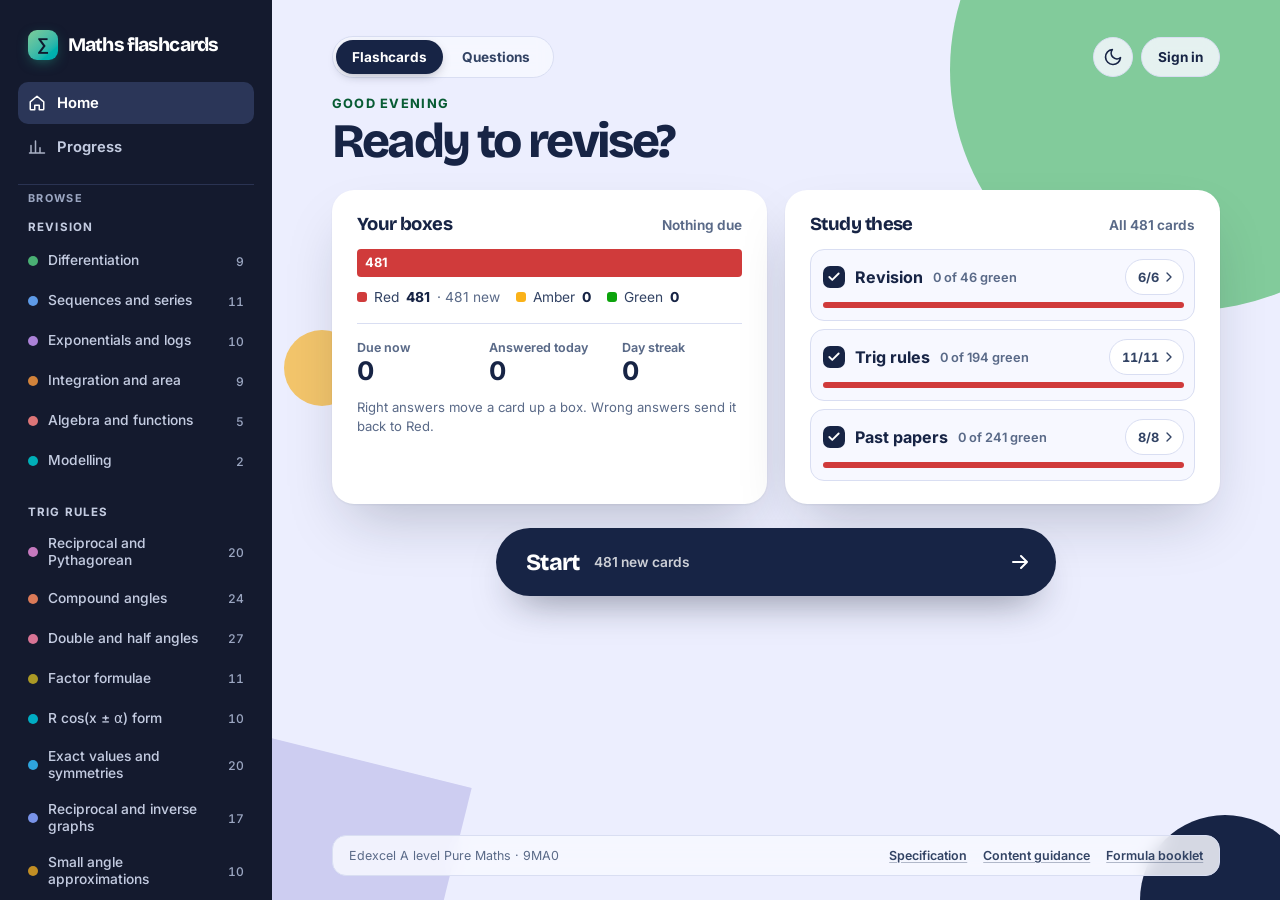
==== index.html @ 024c2be6 "Merge main's question marking into the paper-style question work Main and this branch built the same" ====
<!doctype html>
<html lang="en-GB">
<head>
  <meta charset="utf-8">
  <meta name="viewport" content="width=device-width, initial-scale=1, interactive-widget=resizes-content">
  <meta name="description" content="Flashcards and typed or spoken practice for Edexcel A level Pure Maths, with worked solutions and red, amber and green progress boxes.">
  <meta name="color-scheme" content="light dark">
  <meta name="theme-color" content="#141a2e">
  <title>Maths flashcards · Edexcel A level</title>
  <script>
    try {
      const theme = localStorage.getItem("maths-flashcards.theme");
      if (theme === "light" || theme === "dark") document.documentElement.dataset.theme = theme;
    } catch {}
  </script>
  <link rel="stylesheet" href="./assets/katex/katex.min.css">
  <link rel="stylesheet" href="./styles.css?v=18">
  <script defer src="./assets/katex/katex.min.js"></script>
  <script defer src="./assets/supabase/supabase-2.119.1.js"></script>
  <script type="module" src="./app.js?v=18"></script>
</head>
<body>
  <header class="mobile-header">
    <span class="brand-mark" aria-hidden="true">∑</span>
    <button class="menu-button" id="open-topics" type="button" aria-haspopup="dialog" aria-controls="topics-dialog" aria-expanded="false" aria-label="Open the menu">
      <span class="menu-dot" aria-hidden="true"></span>
      <span class="menu-label" id="menu-label">Home</span>
      <svg viewBox="0 0 24 24" aria-hidden="true"><path d="m6 9 6 6 6-6"/></svg>
    </button>
    <div class="mobile-actions" id="mobile-actions"></div>
  </header>

  <div class="app">
    <aside class="sidebar" id="sidebar" aria-label="Menu">
      <p class="brand"><span class="brand-mark" aria-hidden="true">∑</span>Maths flashcards</p>
      <div class="library" id="library">
        <nav class="view-nav" aria-label="Pages">
          <button class="view-link" data-view="home" type="button">
            <svg viewBox="0 0 24 24" aria-hidden="true"><path d="M3 10.5 12 3l9 7.5V20a1 1 0 0 1-1 1h-5v-6h-6v6H4a1 1 0 0 1-1-1z"/></svg>Home
          </button>
          <button class="view-link" data-view="progress" type="button">
            <svg viewBox="0 0 24 24" aria-hidden="true"><path d="M4 20V10M10 20V4M16 20v-7M22 20H2"/></svg>Progress
          </button>
        </nav>
        <p class="nav-heading">Browse</p>
        <nav class="topic-nav" aria-label="Browse cards by topic">
          <div class="topic-group" data-collection="revision">
            <button class="group-button" data-deck="revision" type="button" aria-pressed="false" aria-label="All revision topics">Revision</button>
            <div class="topic-list" id="revision-topics"></div>
          </div>
          <div class="topic-group" data-collection="trigonometry">
            <button class="group-button" data-deck="trigonometry" type="button" aria-pressed="false" aria-label="All trig rules">Trig rules</button>
            <div class="topic-list" id="trigonometry-topics"></div>
          </div>
          <div class="topic-group" data-collection="papers">
            <button class="group-button" data-deck="papers" type="button" aria-pressed="false" aria-label="All past paper questions">Past papers</button>
            <div class="topic-list" id="papers-topics"></div>
          </div>
        </nav>
        <button class="progress-summary" id="rail-summary" type="button" data-view="progress" aria-label="Your boxes. Open your progress">
          <span class="rail-boxes" id="rail-boxes"></span>
          <span class="rail-legend" id="rail-legend"></span>
        </button>
      </div>
    </aside>

    <main class="study">
      <div class="shapes" aria-hidden="true">
        <div class="shape shape-green"></div>
        <div class="shape shape-lilac"></div>
        <div class="shape shape-gold"></div>
        <div class="shape shape-navy"></div>
      </div>

      <div class="study-layout">
        <div class="study-topline">
          <button class="icon-button exit-study" id="exit-study" type="button" aria-label="Back to home" title="Back to home" hidden>
            <svg viewBox="0 0 24 24" aria-hidden="true"><path d="M18 6 6 18M6 6l12 12"/></svg>
          </button>
          <nav class="study-modes segmented" id="study-modes" aria-label="Study mode">
            <span class="segmented-indicator" aria-hidden="true"></span>
            <button class="mode-button" id="flashcard-mode" type="button" aria-pressed="true">Flashcards</button>
            <button class="mode-button" id="question-mode" type="button" aria-pressed="false">Questions</button>
          </nav>
          <p class="session-chip" id="session-chip" hidden></p>
          <div class="topline-actions" id="topline-actions">
            <button class="icon-button theme-toggle" id="theme-toggle" type="button" aria-label="Switch to dark mode">
              <svg class="icon-moon" viewBox="0 0 24 24" aria-hidden="true"><path d="M21 12.8A9 9 0 1 1 11.2 3a7 7 0 0 0 9.8 9.8z"/></svg>
              <svg class="icon-sun" viewBox="0 0 24 24" aria-hidden="true"><circle cx="12" cy="12" r="4"/><path d="M12 2v2M12 20v2M4.93 4.93l1.41 1.41M17.66 17.66l1.41 1.41M2 12h2M20 12h2M6.34 17.66l-1.41 1.41M19.07 4.93l-1.41 1.41"/></svg>
            </button>
            <button class="account-button" id="account-button" type="button" aria-haspopup="dialog" aria-controls="account-dialog">
              <span class="avatar" id="account-avatar" aria-hidden="true" hidden></span>
              <span id="account-label">Sign in</span>
            </button>
          </div>
        </div>

        <div id="loading" class="notice loading" role="status">
          <span class="skeleton skeleton-label"></span>
          <span class="skeleton skeleton-line"></span>
          <span class="skeleton skeleton-line short"></span>
          <span class="visually-hidden">Loading flashcards…</span>
        </div>

        <section class="home-view" id="home-view" aria-labelledby="home-title" hidden>
          <header class="page-header">
            <p class="position" id="home-greeting">Revision</p>
            <h1 id="home-title">Ready to revise?</h1>
          </header>

          <div class="home-grid">
            <section class="home-card boxes-card" aria-labelledby="boxes-title">
              <div class="home-card-head">
                <h2 id="boxes-title">Your boxes</h2>
                <p class="due-note" id="home-due"></p>
              </div>
              <div id="home-boxes"></div>
              <p class="box-explainer">Right answers move a card up a box. Wrong answers send it back to Red.</p>
            </section>

            <section class="home-card groups-card" aria-labelledby="groups-title">
              <div class="home-card-head">
                <h2 id="groups-title">Study these</h2>
                <p class="due-note" id="home-selected"></p>
              </div>
              <ul class="group-picker" id="group-picker"></ul>
            </section>
          </div>

          <div class="start-row">
            <button class="start-button" id="start-session" type="button">
              <span class="start-label">Start</span>
              <span class="start-detail" id="start-detail"></span>
              <svg viewBox="0 0 24 24" aria-hidden="true"><path d="M5 12h14M13 6l6 6-6 6"/></svg>
            </button>
            <p class="last-session" id="last-session" role="status"></p>
          </div>
        </section>

        <section class="progress-view" id="progress-view" aria-labelledby="progress-title" hidden>
          <header class="page-header">
            <p class="position">Progress</p>
            <h1 id="progress-title">How you’re doing</h1>
          </header>
          <div class="dashboard" id="dashboard"></div>
        </section>

        <div class="deck-view" id="deck-view" hidden>
          <header class="study-header">
            <p class="position" id="collection-label">Revision</p>
            <h1 id="deck-title">Differentiation</h1>
          </header>

          <div id="empty" class="notice" hidden>
            <span class="notice-icon" aria-hidden="true">
              <svg viewBox="0 0 24 24"><path d="M20 6 9 17l-5-5"/></svg>
            </span>
            <p id="empty-message"></p>
            <div class="notice-actions">
              <button class="pill pill-primary notice-button" id="return-to-deck" type="button">Study all cards</button>
              <button class="quiet-button notice-button" id="empty-home" type="button" hidden>Back to home</button>
            </div>
          </div>

          <section id="practice" aria-label="Flashcard practice" hidden>
            <p class="box-move" id="box-move" aria-hidden="true"></p>
            <div class="flashcard" id="flashcard" role="button" tabindex="0" aria-pressed="false">
              <span class="swipe-stamp swipe-known" aria-hidden="true">Got it<small id="stamp-known-box"></small></span>
              <span class="swipe-stamp swipe-review" aria-hidden="true">Not yet<small id="stamp-review-box"></small></span>
              <span class="card-top">
                <span class="card-face-label" id="card-face-label">Question</span>
                <span class="box-chip" id="box-chip"><span class="box-dot" aria-hidden="true"></span><span id="box-chip-label">Red</span></span>
              </span>
              <span class="card-content" id="card-content"></span>
              <span class="card-bottom">
                <span class="flip-hint" id="flip-hint"><span class="hint-touch">Tap to flip · swipe to rate</span><span class="hint-keys">Click to flip <kbd>Space</kbd></span></span>
                <span class="reference-label" id="reference-label" hidden></span>
                <span class="pager" id="card-pager" hidden>
                  <button class="pager-prev" type="button" aria-label="Previous part"><svg viewBox="0 0 24 24" aria-hidden="true"><path d="m18 15-6-6-6 6"/></svg></button>
                  <span class="pager-label">1 / 2</span>
                  <button class="pager-next" type="button" aria-label="Next part">More<svg viewBox="0 0 24 24" aria-hidden="true"><path d="m6 9 6 6 6-6"/></svg></button>
                </span>
              </span>
            </div>

            <div class="card-actions" id="flashcard-actions" role="group" aria-label="Flashcard actions">
              <button class="pill pill-review" id="review-card" type="button" aria-keyshortcuts="1">Not yet<kbd aria-hidden="true">1</kbd></button>
              <button class="pill pill-flip" id="flip-card" type="button" aria-pressed="false">Show answer</button>
              <button class="pill pill-known" id="know-card" type="button" aria-keyshortcuts="2">Got it<kbd aria-hidden="true">2</kbd></button>
            </div>

            <div class="question-card" id="question-card" data-face="question" hidden>
              <div class="question-tabs" id="question-tabs" role="group" aria-label="Switch view" hidden>
                <button type="button" data-face="question" id="tab-question" aria-pressed="true">Question</button>
                <button type="button" data-face="answer" id="tab-answer" aria-pressed="false">Your answer</button>
                <button type="button" data-face="result" id="tab-result" aria-pressed="false">Marking</button>
              </div>
              <div class="paper" id="question-prompt" tabindex="-1"></div>
              <div class="answer-panel" id="answer-panel">
                <label class="visually-hidden" for="answer-input">Your answer</label>
                <textarea id="answer-input" rows="5" maxlength="6000" aria-describedby="answer-hint" autocomplete="off" autocapitalize="off" spellcheck="false"></textarea>
                <p class="answer-hint" id="answer-hint"></p>
              </div>
              <div class="result-panel" id="question-result" tabindex="-1"></div>
              <div class="pager question-pager" id="question-pager" hidden>
                <button class="pager-prev" type="button" aria-label="Previous part"><svg viewBox="0 0 24 24" aria-hidden="true"><path d="m18 15-6-6-6 6"/></svg></button>
                <span class="pager-label">1 / 2</span>
                <button class="pager-next" type="button" aria-label="Next part">More<svg viewBox="0 0 24 24" aria-hidden="true"><path d="m6 9 6 6 6-6"/></svg></button>
              </div>
              <div class="answer-bar" id="answer-bar">
                <p class="answer-status" id="question-feedback" role="status" tabindex="-1"></p>
                <div class="answer-actions">
                  <button class="speak-button" id="speak-answer" type="button">
                    <span class="speak-icon" aria-hidden="true"><svg viewBox="0 0 24 24"><rect x="9" y="3" width="6" height="11" rx="3"/><path d="M5 11a7 7 0 0 0 14 0M12 18v3"/></svg></span>
                    <span class="speak-label" id="speak-label">Say your answer</span>
                  </button>
                  <button class="type-button" id="type-answer" type="button" aria-label="Type your answer">
                    <svg viewBox="0 0 24 24" aria-hidden="true"><rect x="2.5" y="6" width="19" height="12" rx="2.5"/><path d="M6.5 10h.01M10 10h.01M13.5 10h.01M17 10h.01M8 14h8"/></svg>
                    <span class="type-label">Type</span>
                  </button>
                  <button class="pill pill-primary mark-button" id="mark-answer" type="button">Mark my answer</button>
                </div>
                <div class="self-mark" id="self-mark" hidden>
                  <button class="pill pill-review" id="self-wrong" type="button">Not quite</button>
                  <button class="pill pill-known" id="self-right" type="button">I got it right</button>
                </div>
                <div class="answer-secondary" id="answer-secondary">
                  <button class="quiet-button" id="sign-in-to-mark" type="button" aria-label="Sign in for AI marking" aria-haspopup="dialog" aria-controls="account-dialog">Sign in for AI</button>
                  <button class="quiet-button" id="reveal-question" type="button">Show answer</button>
                </div>
              </div>
            </div>

            <div class="card-navigation" role="group" aria-label="Practice navigation">
              <button class="nav-button" id="previous" type="button" aria-label="Previous card">
                <svg viewBox="0 0 24 24" aria-hidden="true"><path d="m15 18-6-6 6-6"/></svg>
              </button>
              <div class="deck-progress" aria-hidden="true">
                <span class="deck-progress-track"><span class="deck-progress-fill" id="deck-progress-fill"></span></span>
                <span class="deck-progress-text" id="position-label"></span>
              </div>
              <button class="nav-button" id="shuffle" type="button" aria-label="Shuffle cards" title="Shuffle">
                <svg viewBox="0 0 24 24" aria-hidden="true"><path d="M16 3h5v5M4 20 21 3M21 16v5h-5M15 15l6 6M4 4l5 5"/></svg>
              </button>
              <button class="nav-button nav-next" id="next" type="button">
                <span id="next-label">Next</span>
                <svg viewBox="0 0 24 24" aria-hidden="true"><path d="m9 18 6-6-6-6"/></svg>
              </button>
            </div>
          </section>
        </div>

        <footer class="sources">
          <span>Edexcel A level Pure Maths · 9MA0</span>
          <div class="source-links">
            <a href="https://qualifications.pearson.com/content/dam/pdf/A%20Level/Mathematics/2017/specification-and-sample-assesment/a-level-l3-mathematics-specification-issue4.pdf">Specification</a>
            <a href="https://qualifications.pearson.com/content/dam/pdf/A%20Level/Mathematics/2017/specification-and-sample-assesment/pearson-edexcel-l3-advanced-gce-mathematics-9ma0-enhanced-content-guidance-issue-2.pdf">Content guidance</a>
            <a href="https://qualifications.pearson.com/content/dam/pdf/A%20Level/Mathematics/2017/specification-and-sample-assesment/pearson-edexcel-a-level-gce-in-mathematics-formulae-book.pdf">Formula booklet</a>
          </div>
        </footer>
        <p class="visually-hidden" id="announcer" role="status"></p>
        <noscript><p class="notice">Enable JavaScript to use the flashcards.</p></noscript>
      </div>
    </main>
  </div>

  <div class="toast" id="toast" role="status" aria-live="polite"></div>

  <dialog class="topics-dialog" id="topics-dialog" aria-labelledby="topics-title">
    <header class="drawer-header">
      <p class="brand" id="topics-title"><span class="brand-mark" aria-hidden="true">∑</span>Maths flashcards</p>
      <button class="icon-button on-dark" id="close-topics" type="button" aria-label="Close menu">
        <svg viewBox="0 0 24 24" aria-hidden="true"><path d="M18 6 6 18M6 6l12 12"/></svg>
      </button>
    </header>
    <div id="mobile-library"></div>
    <footer class="drawer-sources">
      <span>Edexcel A level Pure Maths · 9MA0</span>
      <a href="https://qualifications.pearson.com/content/dam/pdf/A%20Level/Mathematics/2017/specification-and-sample-assesment/a-level-l3-mathematics-specification-issue4.pdf">Specification</a>
      <a href="https://qualifications.pearson.com/content/dam/pdf/A%20Level/Mathematics/2017/specification-and-sample-assesment/pearson-edexcel-l3-advanced-gce-mathematics-9ma0-enhanced-content-guidance-issue-2.pdf">Content guidance</a>
      <a href="https://qualifications.pearson.com/content/dam/pdf/A%20Level/Mathematics/2017/specification-and-sample-assesment/pearson-edexcel-a-level-gce-in-mathematics-formulae-book.pdf">Formula booklet</a>
    </footer>
  </dialog>

  <dialog class="account-dialog picker-dialog" id="topic-picker" aria-labelledby="picker-title">
    <div class="dialog-header">
      <h2 id="picker-title">Topics</h2>
      <button class="icon-button" id="picker-close" type="button" aria-label="Close">
        <svg viewBox="0 0 24 24" aria-hidden="true"><path d="M18 6 6 18M6 6l12 12"/></svg>
      </button>
    </div>
    <p class="dialog-intro" id="picker-intro">Choose which topics come up when you press Start.</p>
    <div class="picker-tools">
      <button class="text-button" id="picker-all" type="button">Select all</button>
      <button class="text-button" id="picker-none" type="button">Clear</button>
    </div>
    <ul class="picker-list" id="picker-list"></ul>
    <button class="pill pill-primary picker-done" id="picker-done" type="button">Done</button>
  </dialog>

  <dialog class="account-dialog" id="account-dialog" aria-labelledby="account-title" aria-describedby="account-intro">
    <div class="dialog-header">
      <h2 id="account-title">Sign in</h2>
      <button class="icon-button" id="account-close" type="button" aria-label="Close">
        <svg viewBox="0 0 24 24" aria-hidden="true"><path d="M18 6 6 18M6 6l12 12"/></svg>
      </button>
    </div>
    <p class="dialog-intro" id="account-intro">Sync your progress across your devices.</p>

    <div class="auth-tabs segmented" id="auth-tabs" data-active="signin">
      <span class="segmented-indicator" aria-hidden="true"></span>
      <button type="button" id="tab-signin" aria-pressed="true">Sign in</button>
      <button type="button" id="tab-signup" aria-pressed="false">Create account</button>
    </div>

    <div class="google-option" id="google-option" hidden>
      <button class="google-button" id="google-sign-in" type="button">
        <svg class="google-logo" viewBox="0 0 48 48" aria-hidden="true"><path fill="#FFC107" d="M43.6 20.5H42V20H24v8h11.3C33.7 32.7 29.2 36 24 36c-6.6 0-12-5.4-12-12s5.4-12 12-12c3.1 0 5.8 1.2 7.9 3.1l5.7-5.7C34 6.1 29.3 4 24 4 13 4 4 13 4 24s9 20 20 20 20-9 20-20c0-1.3-.1-2.4-.4-3.5z"/><path fill="#FF3D00" d="m6.3 14.7 6.6 4.8C14.7 15.1 19 12 24 12c3.1 0 5.8 1.2 7.9 3.1l5.7-5.7C34 6.1 29.3 4 24 4 16.3 4 9.7 8.3 6.3 14.7z"/><path fill="#4CAF50" d="M24 44c5.2 0 9.9-2 13.4-5.2l-6.2-5.2C29.2 35.1 26.7 36 24 36c-5.2 0-9.6-3.3-11.3-7.9l-6.5 5C9.5 39.6 16.2 44 24 44z"/><path fill="#1976D2" d="M43.6 20.5H42V20H24v8h11.3c-.8 2.2-2.2 4.2-4.1 5.6l6.2 5.2C37 39.2 44 34 44 24c0-1.3-.1-2.4-.4-3.5z"/></svg>
        Continue with Google
      </button>
      <p class="auth-divider"><span>or use email</span></p>
    </div>

    <form class="auth-form" id="sign-in-form">
      <div class="field" id="email-field">
        <label for="account-email">Email</label>
        <input id="account-email" name="email" type="email" required autocomplete="email" inputmode="email" autocapitalize="off" spellcheck="false" placeholder="you@example.com">
      </div>
      <div class="field" id="password-field">
        <div class="field-label-row">
          <label for="account-password">Password</label>
          <button class="text-button" id="forgot-password" type="button">Forgot password?</button>
        </div>
        <div class="password-wrap">
          <input id="account-password" name="password" type="password" required autocomplete="current-password">
          <button class="reveal-password" id="reveal-password" type="button" aria-label="Show password" aria-pressed="false">
            <svg class="icon-eye" viewBox="0 0 24 24" aria-hidden="true"><path d="M2 12s3.5-7 10-7 10 7 10 7-3.5 7-10 7S2 12 2 12z"/><circle cx="12" cy="12" r="3"/></svg>
            <svg class="icon-eye-off" viewBox="0 0 24 24" aria-hidden="true"><path d="M17.94 17.94A10.07 10.07 0 0 1 12 20c-7 0-10-8-10-8a18.45 18.45 0 0 1 5.06-5.94M9.9 4.24A9.12 9.12 0 0 1 12 4c7 0 10 8 10 8a18.5 18.5 0 0 1-2.16 3.19M14.12 14.12a3 3 0 1 1-4.24-4.24M1 1l22 22"/></svg>
          </button>
        </div>
        <p class="field-hint" id="password-hint">At least 8 characters.</p>
      </div>
      <p class="form-message" id="account-message" role="alert"></p>
      <button class="pill pill-primary submit-button" id="sign-in-submit" type="submit">
        <span id="submit-label">Sign in</span><span class="spinner" aria-hidden="true"></span>
      </button>
      <button class="text-button back-button" id="back-to-sign-in" type="button" hidden>Back to sign in</button>
    </form>

    <div class="check-email" id="check-email" hidden>
      <span class="check-email-icon" aria-hidden="true">
        <svg viewBox="0 0 24 24"><rect x="2" y="4" width="20" height="16" rx="2"/><path d="m22 7-10 6L2 7"/></svg>
      </span>
      <p id="check-email-text"></p>
      <button class="quiet-button" id="check-email-back" type="button">Back to sign in</button>
    </div>

    <div class="signed-in-panel" id="signed-in-panel" hidden>
      <div class="account-card">
        <span class="avatar avatar-large" id="account-avatar-large" aria-hidden="true"></span>
        <div class="account-details">
          <p class="account-email" id="account-email-label"></p>
          <p class="sync-status" id="sync-status" role="status"></p>
        </div>
      </div>
      <button class="quiet-button sign-out" id="sign-out" type="button">
        <svg viewBox="0 0 24 24" aria-hidden="true"><path d="M9 21H5a2 2 0 0 1-2-2V5a2 2 0 0 1 2-2h4M16 17l5-5-5-5M21 12H9"/></svg>Sign out
      </button>
    </div>

    <p class="dialog-footnote" id="guest-note">No account? You can keep studying — your progress is saved in this browser.</p>
  </dialog>
</body>
</html>
---- styles.css ----
@font-face {
  font-family: "Inter";
  src: url("./assets/fonts/inter.woff2") format("woff2");
  font-style: normal;
  font-weight: 100 900;
  font-display: swap;
}

@font-face {
  font-family: "Bricolage Grotesque";
  src: url("./assets/fonts/bricolage-grotesque.woff2") format("woff2");
  font-style: normal;
  font-weight: 200 800;
  font-display: swap;
}

@property --mastery {
  syntax: "<number>";
  inherits: true;
  initial-value: 0;
}

/* ---------- Tokens ---------- */

:root {
  color-scheme: light;
  --bg: #eceefe;
  --surface: #ffffff;
  --surface-2: #f7f8ff;
  --surface-3: #edf0fd;
  --surface-glass: #f7f8ffd9;
  --ink: #172445;
  --ink-2: #324364;
  --muted: #5a6a88;
  --line: #d9def2;
  --line-strong: #b9c0dc;
  --primary: #172445;
  --primary-hover: #263958;
  --on-primary: #ffffff;
  --focus: #5f74df;
  --accent-ink: oklch(0.42 0.1 155);
  --green-bg: #ddf5e7;
  --green-bg-hover: #ccefdc;
  --green-line: #bfe2cf;
  --green-fg: #1a603f;
  --amber-bg: #fff1dc;
  --amber-bg-hover: #ffe8c2;
  --amber-line: #efd9b0;
  --amber-fg: #81511b;
  --danger: #a3324a;
  --rail: #141a2e;
  --rail-hover: #222a47;
  --rail-active: #2b3658;
  --rail-text: #c3cbe0;
  --rail-muted: #9ba6c1;
  --rail-line: #2a3352;
  --gold: #f3c56b;
  --shape-green: oklch(0.78 0.1 155);
  --shape-lilac: oklch(0.86 0.05 285);
  --shape-gold: #f3c56b;
  --shape-navy: #172445;
  --shape-opacity: 1;
  --card-border: transparent;
  --card-shadow: 0 1px 2px #141a2e10, 0 28px 60px -18px #141a2e40;
  --card-shadow-hover: 0 1px 2px #141a2e10, 0 34px 70px -18px #141a2e52;
  --pop-shadow: 0 30px 80px -12px #141a2e66;
  --backdrop: #141a2e8c;
  --heading: "Bricolage Grotesque", "Inter", sans-serif;
  --ease-out: cubic-bezier(0.22, 1, 0.36, 1);
  --ease-spring: cubic-bezier(0.34, 1.56, 0.64, 1);
  --ease-in-out: cubic-bezier(0.65, 0, 0.35, 1);
  /* Box colours are status steps (good, warning, critical). Their names always appear next to them. */
  --box-red: #d03b3b;
  --box-amber: #fab219;
  --box-green: #0ca30c;
  --on-box-red: #ffffff;
  --on-box-amber: #0b0b0b;
  --on-box-green: #ffffff;
  --series-1: #2a78d6;
  font-family: "Inter", system-ui, sans-serif;
  color: var(--ink);
  background: var(--bg);
}

@media (prefers-color-scheme: dark) {
  :root:not([data-theme="light"]) {
    color-scheme: dark;
    --bg: #0c1120;
    --surface: #151c31;
    --surface-2: #1a2240;
    --surface-3: #212a4b;
    --surface-glass: #151c31d9;
    --ink: #e7eaf6;
    --ink-2: #c4cbe2;
    --muted: #919cbc;
    --line: #29324f;
    --line-strong: #3a4570;
    --primary: #e7eaf6;
    --primary-hover: #ffffff;
    --on-primary: #121829;
    --focus: #8b9cf5;
    --accent-ink: oklch(0.82 0.11 155);
    --green-bg: #163526;
    --green-bg-hover: #1b4230;
    --green-line: #275a40;
    --green-fg: #8fe0b2;
    --amber-bg: #362814;
    --amber-bg-hover: #44321a;
    --amber-line: #5e4421;
    --amber-fg: #f5c98a;
    --danger: #ff8fa3;
    --rail: #090d19;
    --rail-hover: #151b31;
    --rail-active: #1d2543;
    --rail-line: #1d2440;
    --shape-green: oklch(0.45 0.09 155);
    --shape-lilac: oklch(0.38 0.07 285);
    --shape-gold: oklch(0.62 0.11 80);
    --shape-navy: #26305a;
    --shape-opacity: 0.45;
    --card-border: #ffffff0f;
    --card-shadow: 0 1px 0 #ffffff08 inset, 0 28px 60px -18px #000000a6;
    --card-shadow-hover: 0 1px 0 #ffffff08 inset, 0 34px 70px -18px #000000c0;
    --pop-shadow: 0 30px 80px -12px #000000cc;
    --backdrop: #03050bc2;
    --series-1: #3987e5;
  }
}

:root[data-theme="dark"] {
  color-scheme: dark;
  --bg: #0c1120;
  --surface: #151c31;
  --surface-2: #1a2240;
  --surface-3: #212a4b;
  --surface-glass: #151c31d9;
  --ink: #e7eaf6;
  --ink-2: #c4cbe2;
  --muted: #919cbc;
  --line: #29324f;
  --line-strong: #3a4570;
  --primary: #e7eaf6;
  --primary-hover: #ffffff;
  --on-primary: #121829;
  --focus: #8b9cf5;
  --accent-ink: oklch(0.82 0.11 155);
  --green-bg: #163526;
  --green-bg-hover: #1b4230;
  --green-line: #275a40;
  --green-fg: #8fe0b2;
  --amber-bg: #362814;
  --amber-bg-hover: #44321a;
  --amber-line: #5e4421;
  --amber-fg: #f5c98a;
  --danger: #ff8fa3;
  --rail: #090d19;
  --rail-hover: #151b31;
  --rail-active: #1d2543;
  --rail-line: #1d2440;
  --shape-green: oklch(0.45 0.09 155);
  --shape-lilac: oklch(0.38 0.07 285);
  --shape-gold: oklch(0.62 0.11 80);
  --shape-navy: #26305a;
  --shape-opacity: 0.45;
  --card-border: #ffffff0f;
  --card-shadow: 0 1px 0 #ffffff08 inset, 0 28px 60px -18px #000000a6;
  --card-shadow-hover: 0 1px 0 #ffffff08 inset, 0 34px 70px -18px #000000c0;
  --pop-shadow: 0 30px 80px -12px #000000cc;
  --backdrop: #03050bc2;
  --series-1: #3987e5;
}

/* ---------- Base ---------- */

* { box-sizing: border-box; }
html {
  background: var(--bg);
  overscroll-behavior-y: none;
  -webkit-text-size-adjust: 100%;
}
body {
  margin: 0;
  min-height: 100svh;
  background: var(--bg);
  overscroll-behavior-y: none;
  -webkit-font-smoothing: antialiased;
  -moz-osx-font-smoothing: grayscale;
}
p, h1, h2 { margin: 0; }
button, input, select { font: inherit; color: inherit; }
button { cursor: pointer; -webkit-tap-highlight-color: transparent; touch-action: manipulation; }
button:disabled { cursor: default; }
svg { flex: none; }
kbd {
  display: inline-grid;
  place-items: center;
  min-width: 1.6em;
  height: 1.6em;
  padding: 0 0.4em;
  border: 1px solid currentColor;
  border-radius: 5px;
  font: 650 0.72em/1 "Inter", system-ui, sans-serif;
  opacity: 0.55;
}

:focus { outline: none; }
:focus-visible {
  outline: 3px solid var(--focus);
  outline-offset: 3px;
}
[hidden] { display: none !important; }

.visually-hidden {
  position: absolute;
  width: 1px;
  height: 1px;
  overflow: hidden;
  clip-path: inset(50%);
  white-space: nowrap;
}

svg[viewBox="0 0 24 24"] {
  width: 20px;
  height: 20px;
  fill: none;
  stroke: currentColor;
  stroke-width: 2;
  stroke-linecap: round;
  stroke-linejoin: round;
}

/* Shared press feedback for every button */
button {
  transition:
    transform 0.2s var(--ease-out),
    background-color 0.2s ease,
    border-color 0.2s ease,
    color 0.2s ease,
    box-shadow 0.25s ease,
    opacity 0.2s ease;
}
button:active:not(:disabled, [aria-disabled="true"]) { transform: scale(0.96); }

/* ---------- Layout ---------- */

.app {
  display: grid;
  grid-template-columns: 272px minmax(0, 1fr);
  min-height: 100svh;
}

.sidebar {
  position: sticky;
  top: 0;
  display: flex;
  flex-direction: column;
  gap: 22px;
  height: 100svh;
  overflow-y: auto;
  overscroll-behavior: contain;
  padding: 30px 18px 22px;
  background: var(--rail);
  color: white;
  scrollbar-width: thin;
  scrollbar-color: #3a4570 transparent;
}

.brand {
  display: flex;
  align-items: center;
  gap: 10px;
  padding-inline: 10px;
  font: 770 1.2rem/1.08 var(--heading);
  letter-spacing: -0.045em;
  white-space: nowrap;
}
.brand-mark {
  display: grid;
  place-items: center;
  width: 30px;
  height: 30px;
  border-radius: 9px;
  background: linear-gradient(140deg, oklch(0.78 0.11 155), oklch(0.66 0.13 200));
  color: #0e1a2e;
  font-size: 1.05rem;
  letter-spacing: 0;
  box-shadow: 0 4px 14px -4px oklch(0.7 0.13 170 / 0.6);
}

.library {
  display: flex;
  flex: 1;
  flex-direction: column;
  gap: 16px;
}

.topic-nav { display: grid; gap: 18px; }
.topic-list { display: grid; gap: 2px; }
.group-button {
  display: block;
  min-height: 27px;
  margin-bottom: 2px;
  padding: 2px 10px;
  border: 0;
  border-radius: 6px;
  background: transparent;
  color: var(--rail-muted);
  font-size: 0.72rem;
  font-weight: 720;
  letter-spacing: 0.1em;
  text-align: left;
  text-transform: uppercase;
}
.group-button:hover, .group-button[aria-pressed="true"] { background: var(--rail-hover); color: white; }

.topic-button, .all-cards {
  position: relative;
  display: flex;
  align-items: center;
  gap: 10px;
  min-height: 38px;
  width: 100%;
  padding: 8px 10px;
  border: 0;
  border-radius: 10px;
  background: transparent;
  color: var(--rail-text);
  font-size: 0.86rem;
  font-weight: 520;
  text-align: left;
}
.topic-button {
  animation: rail-in 0.5s var(--ease-out) both;
  animation-delay: calc(var(--i, 0) * 28ms + 60ms);
  transition:
    transform 0.2s var(--ease-out),
    background-color 0.2s ease,
    color 0.2s ease,
    --mastery 0.8s var(--ease-out);
}
.topic-button::after {
  content: "";
  position: absolute;
  left: 30px;
  right: 10px;
  bottom: 3px;
  height: 2px;
  border-radius: 2px;
  background: linear-gradient(90deg,
    oklch(0.72 0.13 var(--hue, 155)) calc(var(--mastery) * 100%),
    #ffffff12 calc(var(--mastery) * 100%));
  opacity: 0;
  transition: opacity 0.4s ease;
}
.topic-button[data-started]::after { opacity: 1; }

.topic-button:hover, .all-cards:hover { background: var(--rail-hover); color: white; }
.topic-button[aria-pressed="true"] {
  background: oklch(0.34 0.07 var(--hue, 155) / 0.9);
  color: white;
  font-weight: 650;
}
.topic-button[aria-pressed="true"] .topic-dot { transform: scale(1.25); box-shadow: 0 0 0 3px oklch(0.68 0.13 var(--hue, 155) / 0.3); }
.all-cards { justify-content: space-between; margin-top: -6px; }
.all-cards[aria-pressed="true"] { background: var(--rail-active); color: white; }
.topic-name { flex: 1; line-height: 1.27; }
.topic-count, #count-all { font-size: 0.75rem; color: var(--rail-muted); font-variant-numeric: tabular-nums; }
.topic-button[aria-pressed="true"] .topic-count { color: white; }
.topic-dot, .menu-dot {
  width: 10px;
  height: 10px;
  flex: none;
  border-radius: 50%;
  background: oklch(0.68 0.13 var(--hue, 155));
  transition: transform 0.3s var(--ease-spring), box-shadow 0.3s ease, background-color 0.3s ease;
}

.view-nav { display: grid; gap: 2px; }
.view-link {
  display: flex;
  align-items: center;
  gap: 11px;
  width: 100%;
  min-height: 42px;
  padding: 8px 10px;
  border: 0;
  border-radius: 10px;
  background: transparent;
  color: var(--rail-text);
  font-size: 0.92rem;
  font-weight: 640;
  text-align: left;
}
.view-link svg { width: 18px; height: 18px; opacity: 0.85; }
.view-link:hover { background: var(--rail-hover); color: white; }
.view-link[aria-current="page"] { background: var(--rail-active); color: white; }
.view-link[aria-current="page"] svg { opacity: 1; }
.nav-heading {
  margin-bottom: -8px;
  padding: 6px 10px 0;
  border-top: 1px solid var(--rail-line);
  color: var(--rail-muted);
  font-size: 0.68rem;
  font-weight: 720;
  letter-spacing: 0.12em;
  text-transform: uppercase;
}
.nav-heading + .topic-nav .group-button { color: var(--rail-text); }

.progress-summary {
  display: grid;
  gap: 10px;
  width: 100%;
  margin-top: auto;
  padding: 14px 10px 8px;
  border: 0;
  border-top: 1px solid var(--rail-line);
  border-radius: 0;
  background: transparent;
  color: var(--rail-text);
  font-size: 0.8rem;
  font-weight: 630;
  text-align: left;
}
.progress-summary:hover { color: white; }
.progress-summary:active:not(:disabled) { transform: none; }
.rail-boxes .box-part.empty { background: #ffffff1f; }
.rail-legend { display: flex; flex-wrap: wrap; gap: 4px 12px; }
.rail-count { display: inline-flex; align-items: center; gap: 6px; font-variant-numeric: tabular-nums; }

/* ---------- Study area ---------- */

.study {
  position: relative;
  isolation: isolate;
  overflow: hidden;
  min-width: 0;
  padding: 36px clamp(24px, 4.67vw, 64px) 24px;
}

.shapes {
  position: absolute;
  inset: 0;
  z-index: -1;
  overflow: hidden;
  pointer-events: none;
}
.shape {
  position: absolute;
  pointer-events: none;
  opacity: var(--shape-opacity);
  transition: opacity 0.4s ease, background-color 0.4s ease;
}
.shape-green {
  width: 480px; height: 480px; right: -150px; top: -170px;
  border-radius: 50%;
  background: var(--shape-green);
  animation: drift 18s ease-in-out infinite alternate;
}
.shape-lilac {
  width: 280px; height: 280px; left: -110px; bottom: -130px;
  transform: rotate(14deg);
  background: var(--shape-lilac);
  animation: drift-rotate 22s ease-in-out infinite alternate;
}
.shape-gold {
  width: 76px; height: 76px; left: 12px; top: 330px;
  border-radius: 50%;
  background: var(--shape-gold);
  animation: bob 9s ease-in-out infinite alternate;
}
.shape-navy {
  width: 170px; height: 85px; right: -30px; bottom: 0;
  border-radius: 170px 170px 0 0;
  background: var(--shape-navy);
}

.study-layout { max-width: 1130px; margin-inline: auto; }
.study-topline {
  display: flex;
  justify-content: space-between;
  align-items: center;
  gap: 10px;
  animation: rise 0.6s var(--ease-out) both;
}
.topline-actions { display: flex; align-items: center; gap: 8px; margin-left: auto; }

.segmented {
  position: relative;
  display: inline-grid;
  grid-template-columns: 1fr 1fr;
  padding: 3px;
  border: 1px solid var(--line);
  border-radius: 999px;
  background: var(--surface-glass);
  backdrop-filter: blur(8px);
  -webkit-backdrop-filter: blur(8px);
}
.segmented-indicator {
  position: absolute;
  top: 3px;
  bottom: 3px;
  left: 3px;
  width: calc(50% - 3px);
  border-radius: 999px;
  background: var(--primary);
  box-shadow: 0 4px 12px -4px #141a2e66;
  transition: transform 0.45s var(--ease-spring), background-color 0.3s ease;
}
.segmented[data-active="questions"] .segmented-indicator,
.segmented[data-active="signup"] .segmented-indicator { transform: translateX(100%); }
.segmented > button {
  position: relative;
  z-index: 1;
  min-height: 34px;
  padding: 6px 16px;
  border: 0;
  border-radius: 999px;
  background: transparent;
  color: var(--ink-2);
  font-size: 0.85rem;
  font-weight: 700;
  white-space: nowrap;
}
.segmented > button:hover:not([aria-pressed="true"]) { color: var(--ink); }
.segmented > button[aria-pressed="true"] { color: var(--on-primary); }
.segmented > button:active:not(:disabled) { transform: scale(0.97); }

.icon-button {
  display: inline-grid;
  place-items: center;
  width: 40px;
  height: 40px;
  padding: 0;
  border: 1px solid var(--line);
  border-radius: 999px;
  background: var(--surface-glass);
  color: var(--ink);
  backdrop-filter: blur(8px);
  -webkit-backdrop-filter: blur(8px);
}
.icon-button:hover { background: var(--surface); border-color: var(--line-strong); }
.icon-button.on-dark { border-color: #ffffff1f; background: #ffffff0f; color: white; }
.icon-button.on-dark:hover { background: #ffffff1f; }

.theme-toggle { position: relative; overflow: hidden; }
.theme-toggle svg {
  grid-area: 1 / 1;
  transition: transform 0.5s var(--ease-spring), opacity 0.3s ease;
}
.theme-toggle[data-current="light"] .icon-sun,
.theme-toggle:not([data-current]) .icon-sun { opacity: 0; transform: rotate(-90deg) scale(0.4); }
.theme-toggle[data-current="dark"] .icon-moon { opacity: 0; transform: rotate(90deg) scale(0.4); }

.account-button {
  position: relative;
  display: inline-flex;
  align-items: center;
  gap: 8px;
  flex-shrink: 0;
  min-height: 40px;
  padding: 6px 16px;
  border: 1px solid var(--line);
  border-radius: 999px;
  background: var(--surface-glass);
  color: var(--ink);
  font-size: 0.85rem;
  font-weight: 700;
  backdrop-filter: blur(8px);
  -webkit-backdrop-filter: blur(8px);
}
.account-button:hover { background: var(--surface); border-color: var(--line-strong); }
.account-button.signed-in { padding: 3px; }
.account-button.signed-in #account-label {
  position: absolute;
  width: 1px;
  height: 1px;
  overflow: hidden;
  clip-path: inset(50%);
}
.account-button.signed-in::after {
  content: "";
  position: absolute;
  right: 1px;
  bottom: 1px;
  width: 11px;
  height: 11px;
  border: 2px solid var(--bg);
  border-radius: 50%;
  background: oklch(0.72 0.15 155);
  transition: background-color 0.3s ease;
}
.account-button[data-sync="syncing"]::after { background: var(--gold); animation: breathe 1.2s ease-in-out infinite; }
.account-button[data-sync="error"]::after, .account-button[data-sync="offline"]::after { background: #e8798d; }

.avatar {
  display: grid;
  place-items: center;
  width: 32px;
  height: 32px;
  border-radius: 50%;
  background: linear-gradient(140deg, oklch(0.74 0.12 155), oklch(0.62 0.13 230));
  color: white;
  font: 750 0.9rem/1 var(--heading);
}
.avatar-large { width: 48px; height: 48px; font-size: 1.3rem; }

.deck-view { animation: rise 0.7s var(--ease-out) 0.08s both; }

.study-header { display: grid; gap: 6px; margin-top: 18px; }
.position {
  color: var(--accent-ink);
  font-size: 0.8rem;
  font-weight: 740;
  letter-spacing: 0.1em;
  line-height: 1.2;
  text-transform: uppercase;
}
.study-header h1 {
  font: 790 clamp(2rem, 4vw, 3rem)/1.02 var(--heading);
  letter-spacing: -0.055em;
  overflow-wrap: anywhere;
  text-wrap: balance;
}

.exit-study { flex: none; }
.session-chip {
  flex: none;
  padding: 9px 14px;
  border: 1px solid var(--line);
  border-radius: 999px;
  background: var(--surface-glass);
  color: var(--ink-2);
  font-size: 0.84rem;
  font-weight: 700;
  font-variant-numeric: tabular-nums;
  white-space: nowrap;
  backdrop-filter: blur(8px);
  -webkit-backdrop-filter: blur(8px);
}

/* ---------- Cards ---------- */

.flashcard, .notice, .question-card {
  position: relative;
  display: flex;
  flex-direction: column;
  align-items: flex-start;
  width: 100%;
  min-width: 0;
  margin-top: 26px;
  padding: clamp(26px, 3.6vw, 44px) clamp(26px, 4.4vw, 54px);
  border: 1px solid var(--card-border);
  border-radius: 22px;
  background: var(--surface);
  color: var(--ink);
  box-shadow: var(--card-shadow);
  text-align: left;
}

.flashcard {
  min-height: clamp(21rem, 54svh, 34rem);
  overflow: hidden;
  cursor: pointer;
  -webkit-tap-highlight-color: transparent;
  touch-action: none;
  user-select: none;
  -webkit-user-select: none;
  will-change: transform;
  transition: box-shadow 0.3s ease, transform 0.25s var(--ease-out), background-color 0.3s ease;
}
.flashcard::before {
  content: "";
  position: absolute;
  inset: 0 0 auto;
  height: 5px;
  background: linear-gradient(90deg, oklch(0.7 0.12 260), oklch(0.72 0.12 300));
  transition: background 0.3s ease;
}
.flashcard.answer-side::before { background: linear-gradient(90deg, oklch(0.72 0.13 155), oklch(0.78 0.12 120)); }
.flashcard:hover { box-shadow: var(--card-shadow-hover); }
.flashcard:active:not(.dragging) { transform: scale(0.992); }
.flashcard.dragging { transition: none; cursor: grabbing; box-shadow: var(--pop-shadow); }
.flashcard:focus-visible { outline-offset: 5px; }

.swipe-stamp {
  position: absolute;
  top: 26px;
  z-index: 2;
  padding: 6px 14px;
  border: 3px solid currentColor;
  border-radius: 12px;
  font: 800 1.15rem/1 var(--heading);
  letter-spacing: -0.02em;
  text-transform: uppercase;
  pointer-events: none;
  opacity: 0;
  transition: opacity 0.2s ease;
}
.flashcard.dragging .swipe-stamp { transition: none; }
.swipe-known {
  left: 24px;
  color: var(--green-fg);
  background: var(--green-bg);
  transform: rotate(-10deg);
  opacity: clamp(0, var(--swipe, 0) * 1.4, 1);
}
.swipe-review {
  right: 24px;
  color: var(--amber-fg);
  background: var(--amber-bg);
  transform: rotate(10deg);
  opacity: clamp(0, var(--swipe, 0) * -1.4, 1);
}

.card-top { display: flex; align-items: center; justify-content: space-between; gap: 12px; width: 100%; }
.card-face-label {
  color: var(--muted);
  font-size: 0.78rem;
  font-weight: 720;
  letter-spacing: 0.1em;
  text-transform: uppercase;
}
.answer-side .card-face-label { color: var(--accent-ink); }

.card-content {
  flex: 1;
  display: flex;
  flex-direction: column;
  justify-content: center;
  gap: calc(0.6rem * var(--fit, 1));
  width: 100%;
  min-width: 0;
  margin-block: 0.6rem;
}
.prompt {
  display: block;
  max-width: 18ch;
  font: 740 clamp(2.15rem, 4.8vw, 3.6rem)/1.08 var(--heading);
  font-size: calc(clamp(2.15rem, 4.8vw, 3.6rem) * var(--fit, 1));
  letter-spacing: -0.05em;
  overflow-wrap: anywhere;
  text-wrap: balance;
}
.prompt .katex { font-size: 0.98em; letter-spacing: 0; white-space: nowrap; }
.card-bottom { display: flex; align-items: center; min-height: 2rem; }
.flip-hint { display: inline-flex; align-items: center; gap: 8px; color: var(--muted); font-size: 0.85rem; font-weight: 650; transition: color 0.2s ease; }
.flashcard:hover .flip-hint { color: var(--ink); }
.hint-keys { display: none; align-items: center; gap: 6px; }
@media (hover: hover) and (pointer: fine) {
  .hint-touch { display: none; }
  .hint-keys { display: inline-flex; }
}

.answer-line {
  display: block;
  max-width: 59ch;
  font-size: calc(clamp(1.06rem, 1.92vw, 1.42rem) * var(--fit, 1));
  line-height: 1.5;
  animation: line-in 0.45s var(--ease-out) both;
}
.answer-line:nth-child(2) { animation-delay: 40ms; }
.answer-line:nth-child(3) { animation-delay: 80ms; }
.answer-line:nth-child(4) { animation-delay: 120ms; }
.answer-line:nth-child(n + 5) { animation-delay: 160ms; }
.formula { min-width: 0; overflow-x: auto; padding: 0.16em 0.05em; scrollbar-width: thin; }
.formula .katex-display { margin: 0; }
.formula .katex-display > .katex { text-align: left; }
.answer-line.formula { max-width: 100%; font-size: calc(clamp(1.12rem, 2.5vw, 1.85rem) * var(--fit, 1)); }
.answer-line.formula:only-child { font-size: calc(clamp(1.42rem, 3.1vw, 2.35rem) * var(--fit, 1)); }

.reference-label {
  padding: 7px 13px;
  border-radius: 999px;
  color: var(--green-fg);
  background: var(--green-bg);
  font-size: 0.82rem;
  font-weight: 650;
  animation: pop-in 0.4s var(--ease-spring) both;
}

/* ---------- Past paper cards ---------- */

.flashcard.exam .card-content { gap: calc(0.55rem * var(--fit, 1)); }
.flashcard.exam .card-content > :first-child { margin-top: 0.2rem; }
.exam-line {
  display: block;
  max-width: 64ch;
  font-size: calc(clamp(1rem, 1.55vw, 1.18rem) * var(--fit, 1));
  font-weight: 520;
  line-height: 1.55;
  overflow-wrap: anywhere;
}
.exam-line.formula { font-size: calc(clamp(1.05rem, 2vw, 1.35rem) * var(--fit, 1)); }
.flashcard.exam .answer-line { max-width: 70ch; font-size: calc(clamp(0.98rem, 1.35vw, 1.12rem) * var(--fit, 1)); line-height: 1.55; }
.flashcard.exam .answer-line.formula { font-size: calc(clamp(1.02rem, 1.6vw, 1.2rem) * var(--fit, 1)); }
.part-label { font-weight: 760; color: var(--accent-ink); }
.line-label {
  display: inline-block;
  margin-right: 0.45em;
  padding: 0.12em 0.55em;
  border-radius: 6px;
  background: var(--surface-3);
  color: var(--ink-2);
  font-size: 0.72em;
  font-weight: 760;
  letter-spacing: 0.06em;
  line-height: 1.5;
  text-transform: uppercase;
  vertical-align: 0.12em;
}
.line-label.spot { background: var(--amber-bg); color: var(--amber-fg); }
.line-label.use { background: color-mix(in oklab, var(--focus) 16%, transparent); color: var(--focus); }
.line-label.method { background: var(--surface-3); color: var(--ink); }
.line-label.answer, .line-label.answers { background: var(--green-bg); color: var(--green-fg); }
.line-label.watch-out { background: color-mix(in oklab, var(--danger) 14%, transparent); color: var(--danger); }


/* ---------- Actions ---------- */

.card-actions {
  display: grid;
  grid-template-columns: repeat(3, minmax(0, 1fr));
  gap: 14px;
  width: 100%;
  max-width: 752px;
  margin: 28px auto 0;
}
.pill {
  display: inline-flex;
  align-items: center;
  justify-content: center;
  gap: 10px;
  min-height: 60px;
  padding: 8px 16px;
  border: 1.5px solid transparent;
  border-radius: 999px;
  font-size: 1.08rem;
  font-weight: 720;
}
.pill kbd { display: none; }
@media (hover: hover) and (pointer: fine) {
  .pill kbd { display: inline-grid; }
}
.pill-review { color: var(--amber-fg); border-color: var(--amber-line); background: var(--amber-bg); }
.pill-review:hover { background: var(--amber-bg-hover); box-shadow: 0 10px 24px -14px #b9761d; }
.pill-known { color: var(--green-fg); border-color: var(--green-line); background: var(--green-bg); }
.pill-known:hover { background: var(--green-bg-hover); box-shadow: 0 10px 24px -14px oklch(0.55 0.12 155); }
.pill-flip, .pill-primary { color: var(--on-primary); border-color: var(--primary); background: var(--primary); }
.pill-flip:hover, .pill-primary:hover:not(:disabled) { background: var(--primary-hover); box-shadow: 0 12px 26px -14px #141a2e; }
.pill-flip[aria-pressed="true"] { color: var(--ink); background: var(--surface); border-color: var(--line-strong); }
.pill-flip[aria-pressed="true"]:hover { background: var(--surface-2); }

.card-navigation {
  display: grid;
  grid-template-columns: auto minmax(0, 1fr) auto auto;
  align-items: center;
  gap: 10px;
  width: 100%;
  max-width: 752px;
  margin: 14px auto 0;
}
.nav-button {
  display: inline-flex;
  align-items: center;
  justify-content: center;
  gap: 4px;
  min-width: 44px;
  height: 44px;
  padding: 0 10px;
  border: 1px solid var(--line);
  border-radius: 999px;
  background: var(--surface-glass);
  color: var(--ink-2);
  font-size: 0.88rem;
  font-weight: 680;
  backdrop-filter: blur(8px);
  -webkit-backdrop-filter: blur(8px);
}
.nav-button:hover:not(:disabled) { background: var(--surface); border-color: var(--line-strong); color: var(--ink); }
.nav-button:disabled { opacity: 0.45; }
.nav-next { padding: 0 10px 0 16px; }
.question-mode .nav-next.ready {
  border-color: var(--primary);
  background: var(--primary);
  color: var(--on-primary);
  animation: nudge 1.6s var(--ease-in-out) 0.4s infinite;
}
.question-mode .nav-next.ready:hover { background: var(--primary-hover); }

.deck-progress { display: flex; align-items: center; gap: 12px; min-width: 0; padding-inline: 6px; }
.deck-progress-track {
  flex: 1;
  height: 6px;
  overflow: hidden;
  border-radius: 999px;
  background: color-mix(in oklab, var(--ink) 10%, transparent);
}
.deck-progress-fill {
  display: block;
  height: 100%;
  border-radius: inherit;
  background: linear-gradient(90deg, oklch(0.66 0.12 260), oklch(0.7 0.13 155));
  transform: scaleX(0);
  transform-origin: left;
  transition: transform 0.5s var(--ease-out);
}
.deck-progress-text {
  min-width: 4.5ch;
  color: var(--muted);
  font-size: 0.82rem;
  font-weight: 700;
  font-variant-numeric: tabular-nums;
  text-align: right;
}

.quiet-button {
  display: inline-flex;
  align-items: center;
  justify-content: center;
  gap: 8px;
  min-height: 38px;
  padding: 6px 14px;
  border: 1px solid var(--line);
  border-radius: 999px;
  color: var(--ink-2);
  background: var(--surface-2);
  font-size: 0.86rem;
  font-weight: 650;
}
.quiet-button:hover:not(:disabled) { border-color: var(--line-strong); background: var(--surface); color: var(--ink); }
.quiet-button:disabled { opacity: 0.5; }

.text-button {
  padding: 2px 0;
  border: 0;
  background: none;
  color: var(--focus);
  font-size: 0.84rem;
  font-weight: 650;
}
.text-button:hover { text-decoration: underline; text-underline-offset: 3px; }

/* ---------- Notices ---------- */

.notice {
  align-items: center;
  justify-content: center;
  gap: 16px;
  min-height: 15rem;
  line-height: 1.5;
  text-align: center;
  animation: rise 0.5s var(--ease-out) both;
}
.notice p { max-width: 36ch; font-size: 1.05rem; font-weight: 560; }
.notice-icon {
  display: none;
  place-items: center;
  width: 64px;
  height: 64px;
  border-radius: 50%;
  background: var(--green-bg);
  color: var(--green-fg);
}
.notice-icon svg { width: 30px; height: 30px; stroke-width: 2.6; stroke-dasharray: 24; stroke-dashoffset: 24; }
.notice[data-state="done"] .notice-icon { display: grid; animation: pop-in 0.55s var(--ease-spring) 0.1s both; }
.notice[data-state="done"] .notice-icon svg { animation: draw 0.5s var(--ease-out) 0.35s forwards; }
.notice-button { min-height: 48px; padding-inline: 22px; font-size: 0.95rem; }

.loading { align-items: stretch; justify-content: flex-start; gap: 18px; min-height: clamp(21rem, 54svh, 34rem); animation: none; }
.skeleton {
  display: block;
  height: 1em;
  border-radius: 8px;
  background: linear-gradient(90deg, var(--surface-3) 25%, var(--surface-2) 45%, var(--surface-3) 65%);
  background-size: 300% 100%;
  animation: shimmer 1.4s linear infinite;
}
.skeleton-label { width: 90px; }
.skeleton-line { width: 72%; height: 2.6rem; margin-top: auto; }
.skeleton-line.short { width: 44%; margin: 0 0 auto; }

/* ---------- Footer ---------- */

.sources {
  display: flex;
  flex-wrap: wrap;
  justify-content: space-between;
  align-items: center;
  gap: 8px 16px;
  margin-top: 28px;
  padding: 12px 16px;
  border: 1px solid var(--line);
  border-radius: 14px;
  color: var(--muted);
  background: var(--surface-glass);
  font-size: 0.78rem;
  backdrop-filter: blur(8px);
  -webkit-backdrop-filter: blur(8px);
}
.source-links { display: flex; flex-wrap: wrap; gap: 8px 16px; }
.sources a { color: var(--ink-2); font-weight: 600; text-decoration-color: color-mix(in oklab, currentColor 35%, transparent); text-underline-offset: 0.2em; transition: color 0.2s ease, text-decoration-color 0.2s ease; }
.sources a:hover { color: var(--ink); text-decoration-color: currentColor; }

/* ---------- Toast ---------- */

.toast {
  position: fixed;
  left: 50%;
  bottom: max(20px, calc(env(safe-area-inset-bottom) + 12px));
  z-index: 50;
  width: max-content;
  max-width: min(460px, calc(100vw - 32px));
  padding: 12px 18px;
  border-radius: 14px;
  background: var(--primary);
  color: var(--on-primary);
  font-size: 0.9rem;
  font-weight: 620;
  box-shadow: var(--pop-shadow);
  pointer-events: none;
  opacity: 0;
  transform: translate(-50%, 16px) scale(0.96);
  transition: opacity 0.3s ease, transform 0.45s var(--ease-spring);
}
.toast:empty { display: none; }
.toast.show { opacity: 1; transform: translate(-50%, 0) scale(1); }

/* ---------- Dialogs ---------- */

dialog {
  opacity: 0;
  transition:
    opacity 0.25s ease,
    transform 0.4s var(--ease-out),
    overlay 0.4s allow-discrete,
    display 0.4s allow-discrete;
}
dialog[open] { opacity: 1; }
dialog::backdrop {
  background: var(--backdrop);
  backdrop-filter: blur(4px);
  -webkit-backdrop-filter: blur(4px);
  opacity: 0;
  transition: opacity 0.3s ease, overlay 0.4s allow-discrete, display 0.4s allow-discrete;
}
dialog[open]::backdrop { opacity: 1; }
@starting-style {
  dialog[open] { opacity: 0; }
  dialog[open]::backdrop { opacity: 0; }
}
body:has(dialog[open]) { overflow: hidden; }

.account-dialog {
  width: min(27rem, calc(100% - 32px));
  max-height: calc(100% - 32px);
  padding: 26px;
  border: 1px solid var(--line);
  border-radius: 24px;
  background: var(--surface);
  color: var(--ink);
  box-shadow: var(--pop-shadow);
  transform: translateY(16px) scale(0.96);
}
.account-dialog[open] { transform: none; }
@starting-style {
  .account-dialog[open] { transform: translateY(16px) scale(0.96); }
}
.dialog-header { display: flex; justify-content: space-between; align-items: center; gap: 12px; }
.dialog-header .icon-button { width: 36px; height: 36px; margin: -4px -6px -4px 0; border-color: transparent; background: transparent; }
.dialog-header .icon-button:hover { background: var(--surface-3); }
.account-dialog h2 { font: 770 1.85rem/1.1 var(--heading); letter-spacing: -0.045em; }
.dialog-intro { margin-top: 8px; color: var(--muted); font-size: 0.92rem; line-height: 1.5; }
.dialog-intro:empty { display: none; }

.auth-tabs { display: grid; width: 100%; margin-top: 20px; }
.auth-tabs > button { min-height: 38px; }

.auth-form { display: grid; gap: 14px; margin-top: 20px; }
.auth-form.shake { animation: shake 0.45s ease-out; }
.view-enter { animation: rise 0.35s var(--ease-out) both; }
.field { display: grid; gap: 7px; }
.field label { font-size: 0.86rem; font-weight: 650; }
.field-label-row { display: flex; justify-content: space-between; align-items: baseline; gap: 12px; }
.field input {
  width: 100%;
  min-width: 0;
  min-height: 48px;
  padding: 11px 14px;
  border: 1.5px solid var(--line-strong);
  border-radius: 12px;
  background: var(--surface-2);
  color: var(--ink);
  font-size: 1rem;
  transition: border-color 0.2s ease, box-shadow 0.2s ease, background-color 0.2s ease;
}
.field input::placeholder { color: color-mix(in oklab, var(--muted) 70%, transparent); }
.field input:hover { border-color: color-mix(in oklab, var(--focus) 45%, var(--line-strong)); }
.field input:focus-visible {
  outline: none;
  border-color: var(--focus);
  background: var(--surface);
  box-shadow: 0 0 0 4px color-mix(in oklab, var(--focus) 22%, transparent);
}
.password-wrap { position: relative; }
.password-wrap input { padding-right: 52px; }
.reveal-password {
  position: absolute;
  top: 50%;
  right: 6px;
  display: grid;
  place-items: center;
  width: 38px;
  height: 38px;
  border: 0;
  border-radius: 10px;
  background: transparent;
  color: var(--muted);
  transform: translateY(-50%);
}
.reveal-password:hover { background: var(--surface-3); color: var(--ink); }
.reveal-password:active { transform: translateY(-50%) scale(0.92) !important; }
.reveal-password svg { grid-area: 1 / 1; transition: opacity 0.2s ease, transform 0.3s var(--ease-spring); }
.reveal-password[aria-pressed="true"] .icon-eye,
.reveal-password[aria-pressed="false"] .icon-eye-off { opacity: 0; transform: scale(0.6); }
.field-hint { color: var(--muted); font-size: 0.8rem; }
.form-message { color: var(--danger); font-size: 0.88rem; font-weight: 600; line-height: 1.45; }
.form-message:empty { display: none; }
.form-message:not(:empty) { animation: rise 0.3s var(--ease-out) both; }

.submit-button { position: relative; min-height: 50px; margin-top: 4px; font-size: 0.98rem; }
.submit-button:disabled { opacity: 0.8; }
.spinner {
  position: absolute;
  width: 20px;
  height: 20px;
  border: 2.5px solid currentColor;
  border-right-color: transparent;
  border-radius: 50%;
  opacity: 0;
  transform: scale(0.5);
  transition: opacity 0.2s ease, transform 0.3s var(--ease-spring);
}
.submit-button.busy #submit-label { opacity: 0; }
.submit-button.busy .spinner { opacity: 1; transform: scale(1); animation: spin 0.7s linear infinite; }
#submit-label { transition: opacity 0.2s ease; }
.back-button { justify-self: center; margin-top: 2px; }

.check-email { display: grid; justify-items: center; gap: 16px; margin-top: 22px; text-align: center; }
.check-email p { font-size: 0.95rem; line-height: 1.55; }
.check-email-icon {
  display: grid;
  place-items: center;
  width: 64px;
  height: 64px;
  border-radius: 20px;
  background: var(--surface-3);
  color: var(--focus);
  animation: pop-in 0.5s var(--ease-spring) both;
}
.check-email-icon svg { width: 28px; height: 28px; }

.signed-in-panel { display: grid; gap: 18px; margin-top: 20px; }
.account-card {
  display: flex;
  align-items: center;
  gap: 14px;
  padding: 14px;
  border: 1px solid var(--line);
  border-radius: 16px;
  background: var(--surface-2);
}
.account-details { display: grid; gap: 3px; min-width: 0; }
.account-email { overflow: hidden; font-weight: 680; text-overflow: ellipsis; white-space: nowrap; }
.sync-status { display: flex; align-items: center; gap: 7px; color: var(--muted); font-size: 0.84rem; }
.sync-status::before {
  content: "";
  width: 8px;
  height: 8px;
  flex: none;
  border-radius: 50%;
  background: oklch(0.72 0.15 155);
}
.sync-status:empty::before { display: none; }
.sync-status[data-state="syncing"]::before { background: var(--gold); animation: breathe 1.2s ease-in-out infinite; }
.sync-status[data-state="error"]::before, .sync-status[data-state="offline"]::before { background: #e8798d; }
.sign-out { justify-self: start; }

.dialog-footnote {
  margin-top: 20px;
  padding-top: 16px;
  border-top: 1px solid var(--line);
  color: var(--muted);
  font-size: 0.82rem;
  line-height: 1.5;
}

/* ---------- Question views (see app.js) ---------- */

.question-tabs {
  display: flex;
  flex: none;
  align-self: flex-start;
  gap: 2px;
  padding: 3px;
  border: 1px solid var(--line);
  border-radius: 999px;
  background: var(--surface-2);
}
.question-tabs > button {
  min-height: 30px;
  padding: 4px 13px;
  border: 0;
  border-radius: 999px;
  background: transparent;
  color: var(--ink-2);
  font-size: 0.8rem;
  font-weight: 700;
  white-space: nowrap;
}
.question-tabs > button:hover:not([aria-pressed="true"]) { color: var(--ink); }
.question-tabs > button[aria-pressed="true"] { background: var(--primary); color: var(--on-primary); }

/* ---------- Questions ----------
 * Three views share the card: the question, your answer, and the marking. The question is set
 * out like the exam paper: the number hangs in the margin, part labels hang inside that, and
 * each part's marks sit on the right in bold.
 */

.question-card {
  gap: 18px;
  align-items: stretch;
  padding-block: clamp(22px, 3.2vw, 36px);
}
/* Parts never squash to fit: the card's text is sized (or paged) to fit instead. */
.question-card > * { flex-shrink: 0; }
.question-card[data-face="question"] .answer-panel,
.question-card[data-face="question"] .result-panel,
.question-card[data-face="answer"] .paper,
.question-card[data-face="answer"] .result-panel,
.question-card[data-face="result"] .paper,
.question-card[data-face="result"] .answer-panel { display: none; }

.paper {
  --number: 1.7em;
  --label: 2.05em;
  --numeral: 2em;
  display: grid;
  grid-template-columns: minmax(0, 1fr);
  gap: 0.55em;
  max-width: 66ch;
  color: var(--ink);
  font: 400 calc(clamp(1.04rem, 1.45vw, 1.2rem) * var(--fit, 1))/1.5 "Times New Roman", Times, "Liberation Serif", "Noto Serif", serif;
  text-wrap: pretty;
  scroll-margin-top: 80px;
}
.paper:focus { outline: none; }
.question-card:not(.exam) .paper { --number: 0em; }
.paper .katex { font-size: 1.04em; }
.paper-head {
  color: var(--muted);
  font: 700 0.72rem/1.3 "Inter", system-ui, sans-serif;
  letter-spacing: 0.08em;
  text-transform: uppercase;
}
.paper-line {
  position: relative;
  display: flow-root;
  margin: 0;
  padding-left: var(--number);
  overflow-wrap: anywhere;
}
.paper-line.part { padding-left: calc(var(--number) + var(--label)); }
.paper-line.sub,
.paper-line.with-sub { padding-left: calc(var(--number) + var(--label) + var(--numeral)); }
.paper-number { position: absolute; top: 0; left: 0; font-weight: 700; }
.paper-label { position: absolute; top: 0; left: var(--number); }
.paper-line.sub .paper-label,
.paper-label.sub { left: calc(var(--number) + var(--label)); }
.paper-marks { float: right; margin-left: 0.8em; font-weight: 700; }
.paper-total {
  margin: 0.2em 0 0;
  padding-bottom: 0.5em;
  border-bottom: 1.5px solid var(--line-strong);
  font-size: 0.88em;
  font-weight: 700;
  text-align: right;
}

.answer-panel { display: flex; flex: 1 1 auto; flex-direction: column; gap: 8px; min-height: 0; }
.answer-label { color: var(--muted); font-size: 0.72rem; font-weight: 760; letter-spacing: 0.1em; text-transform: uppercase; }
#answer-input {
  flex: 1 1 auto;
  width: 100%;
  min-height: 7.5em;
  padding: 12px 14px;
  border: 1.5px solid var(--line);
  border-radius: 14px;
  background: var(--surface-2);
  color: var(--ink);
  /* At least 16px, or iPhones zoom in when you start typing. */
  font: 500 1rem/1.55 "Inter", system-ui, sans-serif;
  resize: none;
  -webkit-touch-callout: default;
  -webkit-user-select: text;
  user-select: text;
  transition: border-color 0.2s ease, box-shadow 0.2s ease, background-color 0.2s ease;
}
#answer-input::placeholder { color: var(--muted); opacity: 0.85; }
#answer-input:focus { outline: none; border-color: var(--focus); box-shadow: 0 0 0 4px color-mix(in oklab, var(--focus) 18%, transparent); }
#answer-input[readonly] { background: var(--surface-3); }
.answer-hint { color: var(--muted); font-size: 0.8rem; line-height: 1.4; }
.answer-hint:empty { display: none; }

.answer-bar { display: grid; grid-template-columns: repeat(2, minmax(0, 1fr)); gap: 10px; margin-top: auto; }
.answer-bar > * { grid-column: 1 / -1; }
.answer-status { margin: 0; color: var(--muted); font-size: 0.86rem; font-weight: 650; line-height: 1.4; }
.answer-status:empty { display: none; }
.answer-status[data-tone="busy"] { color: var(--ink); }
.answer-actions { display: flex; gap: 10px; }
.speak-button,
.type-button {
  position: relative;
  display: inline-flex;
  align-items: center;
  justify-content: center;
  gap: 10px;
  min-height: 58px;
  padding: 0 22px;
  border-radius: 999px;
  font-size: 1.02rem;
  font-weight: 760;
  transition: background-color 0.2s ease, color 0.2s ease, border-color 0.2s ease, transform 0.25s var(--ease-out);
}
.speak-button { flex: 1 1 auto; border: 0; background: var(--primary); color: var(--on-primary); }
.speak-button:hover:not(:disabled) { background: var(--primary-hover); }
.speak-button:active:not(:disabled),
.type-button:active { transform: scale(0.97); }
.speak-button:disabled { opacity: 0.75; }
.speak-icon {
  display: inline-grid;
  place-items: center;
  width: 34px;
  height: 34px;
  flex: none;
  border-radius: 50%;
  background: color-mix(in oklab, var(--on-primary) 16%, transparent);
}
.speak-icon svg,
.type-button svg { width: 20px; height: 20px; fill: none; stroke: currentColor; stroke-width: 2; stroke-linecap: round; stroke-linejoin: round; }
.speak-button.recording { background: var(--danger); color: white; }
.speak-button.recording .speak-icon { animation: listening 1.3s ease-in-out infinite; }
@keyframes listening {
  0%, 100% { box-shadow: 0 0 0 0 color-mix(in oklab, white 50%, transparent); }
  50% { box-shadow: 0 0 0 9px transparent; }
}
.speak-button.compact { flex: 0 0 auto; padding: 0 18px; border: 1.5px solid var(--line); background: var(--surface-2); color: var(--ink); }
.speak-button.compact:hover:not(:disabled) { border-color: var(--line-strong); background: var(--surface-3); }
.speak-button.compact .speak-icon { background: transparent; }
.type-button { flex: none; border: 1.5px solid var(--line); background: var(--surface-2); color: var(--ink); }
.type-button:hover { border-color: var(--line-strong); background: var(--surface-3); }
.type-button.wide { flex: 1 1 auto; }
.mark-button { flex: 1 1 auto; min-height: 58px; font-size: 1.02rem; }
.mark-button[aria-busy="true"] { opacity: 0.8; }
.self-mark { display: grid; grid-template-columns: repeat(2, minmax(0, 1fr)); gap: 10px; }
.answer-secondary { display: flex; flex-wrap: wrap; justify-content: center; gap: 10px; }
/* Signed in, on the question: speaking gets the full width, with typing and giving up side by side underneath. */
.answer-bar[data-layout="speak"] .answer-actions,
.answer-bar[data-layout="speak"] .answer-secondary { display: contents; }
.answer-bar[data-layout="speak"] .speak-button { grid-column: 1 / -1; }
.answer-bar[data-layout="speak"] .type-button { grid-column: 1; min-height: 48px; font-size: 0.95rem; }
.answer-bar[data-layout="speak"] #reveal-question { grid-column: 2; min-height: 48px; }
/* Signed out: typing gets the full width, with signing in and giving up underneath. */
.answer-bar[data-layout="type"] .answer-secondary { display: grid; grid-template-columns: repeat(2, minmax(0, 1fr)); }
.answer-bar[data-layout="type"] .answer-secondary > .quiet-button { min-height: 46px; }

.result-panel { display: grid; grid-template-columns: minmax(0, 1fr); align-content: start; gap: calc(10px * var(--fit, 1)); }
.result-panel:focus { outline: none; }
.result-banner {
  display: flex;
  align-items: center;
  gap: 10px;
  margin: 0;
  padding: calc(10px * var(--fit, 1)) 14px;
  border-radius: 14px;
  font-size: calc(1.08rem * var(--fit, 1));
  font-weight: 780;
}
.result-banner.right { background: var(--green-bg); color: var(--green-fg); }
.result-banner.wrong { background: var(--amber-bg); color: var(--amber-fg); }
.result-banner.neutral { background: var(--surface-3); color: var(--ink); }
.result-icon { display: inline-grid; place-items: center; width: 26px; height: 26px; flex: none; border-radius: 50%; background: currentColor; }
.result-icon::before { content: attr(data-icon); color: var(--surface); font-size: 0.82rem; font-weight: 800; line-height: 1; }
.result-score { margin-left: auto; font: 760 1.15em/1 "Inter", system-ui, sans-serif; font-variant-numeric: tabular-nums; }
.result-move { margin: 0; color: var(--muted); font-size: calc(0.86rem * var(--fit, 1)); font-weight: 650; }
.result-note,
.result-overall { margin: 0; font-size: calc(0.98rem * var(--fit, 1)); line-height: 1.45; }
.result-part {
  display: grid;
  gap: 3px;
  margin: 0;
  padding: calc(8px * var(--fit, 1)) 12px;
  border-left: 3px solid var(--line-strong);
  border-radius: 4px 12px 12px 4px;
  background: var(--surface-2);
}
.result-part.correct { border-left-color: var(--box-green); }
.result-part.partial { border-left-color: var(--box-amber); }
.result-part.wrong { border-left-color: var(--box-red); }
.result-part-head { display: flex; flex-wrap: wrap; align-items: center; gap: 4px 7px; font-size: calc(0.84rem * var(--fit, 1)); font-weight: 760; }
.result-dot { width: 8px; height: 8px; flex: none; border-radius: 50%; background: var(--muted); }
.result-part.correct .result-dot { background: var(--box-green); }
.result-part.partial .result-dot { background: var(--box-amber); }
.result-part.wrong .result-dot { background: var(--box-red); }
.result-verdict { color: var(--muted); font-weight: 650; }
.result-marks { margin-left: auto; font-variant-numeric: tabular-nums; }
.result-part-text { font-size: calc(0.95rem * var(--fit, 1)); line-height: 1.45; }
.result-heading { margin: calc(6px * var(--fit, 1)) 0 0; color: var(--accent-ink); font-size: 0.72rem; font-weight: 780; letter-spacing: 0.1em; text-transform: uppercase; }
.result-panel .answer-line { max-width: 100%; font-size: calc(1rem * var(--fit, 1)); }
.result-panel .answer-line.formula { font-size: calc(1.06rem * var(--fit, 1)); }

/* Pages for text too long to fit at a readable size (see app.js) */
.pager {
  display: inline-flex;
  align-items: center;
  gap: 4px;
  margin-left: auto;
  padding: 2px;
  border: 1px solid var(--line);
  border-radius: 999px;
  background: var(--surface-2);
}
.pager[hidden] { display: none; }
.pager button {
  display: inline-flex;
  align-items: center;
  gap: 4px;
  min-width: 34px;
  min-height: 34px;
  padding: 0 8px;
  border: 0;
  border-radius: 999px;
  background: transparent;
  color: var(--ink);
  font-size: 0.82rem;
  font-weight: 720;
}
.pager button svg { width: 16px; height: 16px; }
.pager .pager-next:not(:disabled) { background: var(--primary); color: var(--on-primary); padding: 0 10px 0 12px; }
.pager button:disabled { opacity: 0.35; }
.pager-label { min-width: 3.2em; color: var(--muted); font-size: 0.78rem; font-weight: 700; font-variant-numeric: tabular-nums; text-align: center; }
.question-pager { flex: none; align-self: flex-end; }

/* ---------- Boxes ---------- */

.box-bar { display: flex; gap: 2px; width: 100%; min-width: 0; height: 8px; }
.box-part {
  flex: 1 1 0;
  min-width: 3px;
  border-radius: 999px;
  background: var(--box-red);
  transition: flex-grow 0.6s var(--ease-out);
}
.box-part.amber { background: var(--box-amber); }
.box-part.green { background: var(--box-green); }
.box-part.empty { background: var(--line); }
.box-bar.tall { height: 28px; }
.box-bar.tall .box-part { display: flex; align-items: center; padding-inline: 8px; border-radius: 4px; }
.box-part-label {
  color: var(--on-box-red);
  font: 700 0.8rem/1 "Inter", system-ui, sans-serif;
  white-space: nowrap;
}
.box-part.amber .box-part-label { color: var(--on-box-amber); }
.box-part.green .box-part-label { color: var(--on-box-green); }

.box-legend {
  display: flex;
  flex-wrap: wrap;
  gap: 6px 16px;
  margin: 12px 0 0;
  padding: 0;
  color: var(--ink-2);
  font-size: 0.86rem;
  list-style: none;
}
.legend-item { display: inline-flex; align-items: center; gap: 7px; }
.legend-count { color: var(--ink); font-weight: 750; }
.legend-note { color: var(--muted); }
.box-legend.compact { margin: 0; font-size: 0.8rem; }
.dash-card-head > .box-legend.compact { flex-wrap: nowrap; align-self: center; gap: 6px 12px; }
.swatch { width: 10px; height: 10px; flex: none; border-radius: 3px; background: var(--box-red); }
.swatch.amber { background: var(--box-amber); }
.swatch.green { background: var(--box-green); }

/* Which box the card is in, and a pill showing where the last card went. */
.box-chip {
  display: inline-flex;
  align-items: center;
  gap: 7px;
  padding: 5px 11px 5px 9px;
  border-radius: 999px;
  background: var(--surface-3);
  color: var(--ink-2);
  font-size: 0.76rem;
  font-weight: 700;
  white-space: nowrap;
}
.box-dot { width: 9px; height: 9px; border-radius: 50%; background: var(--box-red); }
.box-chip[data-box="amber"] .box-dot { background: var(--box-amber); }
.box-chip[data-box="green"] .box-dot { background: var(--box-green); }
.swipe-stamp small {
  display: block;
  margin-top: 4px;
  font: 760 0.62rem/1 "Inter", system-ui, sans-serif;
  letter-spacing: 0.06em;
  text-align: center;
}
#practice { position: relative; }
.box-move {
  position: absolute;
  top: -4px;
  left: 50%;
  z-index: 5;
  display: inline-flex;
  align-items: center;
  gap: 8px;
  padding: 7px 14px 7px 11px;
  border-radius: 999px;
  background: var(--primary);
  color: var(--on-primary);
  font-size: 0.84rem;
  font-weight: 720;
  white-space: nowrap;
  box-shadow: var(--pop-shadow);
  opacity: 0;
  transform: translate(-50%, -6px) scale(0.9);
  pointer-events: none;
  transition: opacity 0.25s ease, transform 0.45s var(--ease-spring);
}
.box-move::before { content: ""; width: 10px; height: 10px; border-radius: 50%; background: var(--box-red); }
.box-move[data-box="amber"]::before { background: var(--box-amber); }
.box-move[data-box="green"]::before { background: var(--box-green); }
.box-move.show { opacity: 1; transform: translate(-50%, 0) scale(1); }
.box-move:empty { display: none; }

.notice-actions { display: flex; flex-wrap: wrap; justify-content: center; gap: 10px; }
#practice.in-session .card-navigation { grid-template-columns: minmax(0, 1fr) auto; }
#practice.in-session .deck-progress { padding-left: 2px; }

.home-figures {
  display: grid;
  grid-template-columns: repeat(3, minmax(0, 1fr));
  gap: 12px;
  margin: 18px 0 0;
  padding-top: 16px;
  border-top: 1px solid var(--line);
}
.home-figures dt { color: var(--muted); font-size: 0.78rem; font-weight: 650; }
.home-figures dd { margin: 2px 0 0; color: var(--ink); font: 720 1.6rem/1.1 "Inter", system-ui, sans-serif; letter-spacing: -0.03em; }

/* ---------- Home ---------- */

.home-view, .progress-view { display: flex; flex-direction: column; }
.page-header { display: grid; gap: 6px; margin-top: 18px; animation: rise 0.6s var(--ease-out) both; }
.page-header h1 {
  font: 790 clamp(2rem, 4vw, 3rem)/1.02 var(--heading);
  letter-spacing: -0.055em;
  text-wrap: balance;
}
.home-grid {
  display: grid;
  grid-template-columns: repeat(2, minmax(0, 1fr));
  gap: 18px;
  margin-top: 24px;
  animation: rise 0.6s var(--ease-out) 0.06s both;
}
.home-card, .dash-card, .dash-hero {
  min-width: 0;
  padding: 22px 24px;
  border: 1px solid var(--card-border);
  border-radius: 22px;
  background: var(--surface);
  box-shadow: var(--card-shadow);
}
.home-card-head { display: flex; justify-content: space-between; align-items: baseline; gap: 12px; margin-bottom: 14px; }
.home-card h2 { font: 760 1.15rem/1.2 var(--heading); letter-spacing: -0.03em; }
.due-note { color: var(--muted); font-size: 0.85rem; font-weight: 650; white-space: nowrap; }
.due-note[data-due="true"] { color: var(--ink); }
.box-explainer { margin-top: 12px; color: var(--muted); font-size: 0.82rem; line-height: 1.45; }

.group-picker { display: grid; gap: 8px; margin: 0; padding: 0; list-style: none; }
.group-row {
  display: grid;
  grid-template-columns: minmax(0, 1fr) auto;
  align-items: center;
  gap: 6px 10px;
  padding: 8px 10px 12px 12px;
  border: 1px solid var(--line);
  border-radius: 14px;
  background: var(--surface-2);
  transition: background-color 0.25s ease, border-color 0.25s ease;
}
.group-row .box-bar { grid-column: 1 / -1; height: 6px; transition: opacity 0.25s ease; }
.group-row[data-state="off"] { background: transparent; }
.group-row[data-state="off"] .box-bar { opacity: 0.3; }
.group-check {
  display: flex;
  align-items: center;
  gap: 10px;
  min-width: 0;
  min-height: 38px;
  padding: 0;
  border: 0;
  background: none;
  color: var(--ink);
  text-align: left;
}
.check-box {
  display: grid;
  place-items: center;
  width: 22px;
  height: 22px;
  flex: none;
  border: 2px solid var(--line-strong);
  border-radius: 7px;
  background: var(--surface);
  color: var(--on-primary);
  transition: background-color 0.2s ease, border-color 0.2s ease;
}
.check-box svg, .check-box::before { grid-area: 1 / 1; }
.check-box svg { width: 14px; height: 14px; stroke-width: 3.2; opacity: 0; transform: scale(0.5); transition: opacity 0.2s ease, transform 0.35s var(--ease-spring); }
.group-check:not([aria-pressed="false"]) .check-box { border-color: var(--primary); background: var(--primary); }
.group-check[aria-pressed="true"] .check-box svg { opacity: 1; transform: none; }
.group-check[aria-pressed="mixed"] .check-box::before { content: ""; width: 10px; height: 2.5px; border-radius: 2px; background: currentColor; }
.group-name { font-weight: 720; white-space: nowrap; }
.group-count { overflow: hidden; color: var(--muted); font-size: 0.8rem; font-weight: 620; text-overflow: ellipsis; white-space: nowrap; }
.group-topics {
  display: inline-flex;
  align-items: center;
  gap: 2px;
  min-height: 36px;
  padding: 0 6px 0 12px;
  border: 1px solid var(--line);
  border-radius: 999px;
  background: var(--surface);
  color: var(--ink-2);
  font-size: 0.8rem;
  font-weight: 700;
  font-variant-numeric: tabular-nums;
}
.group-topics svg { width: 16px; height: 16px; }
.group-topics:hover { border-color: var(--line-strong); color: var(--ink); }

.start-row { display: grid; justify-items: center; gap: 10px; margin-top: 24px; animation: rise 0.6s var(--ease-out) 0.12s both; }
.start-button {
  display: grid;
  grid-template-columns: auto minmax(0, 1fr) auto;
  align-items: center;
  gap: 4px 14px;
  width: min(100%, 560px);
  min-height: 68px;
  padding: 10px 24px 10px 30px;
  border: 0;
  border-radius: 999px;
  background: var(--primary);
  color: var(--on-primary);
  text-align: left;
  box-shadow: 0 20px 40px -20px #141a2e99;
}
.start-label { font: 780 1.45rem/1 var(--heading); letter-spacing: -0.03em; }
.start-detail { overflow: hidden; font-size: 0.86rem; font-weight: 600; opacity: 0.78; text-overflow: ellipsis; white-space: nowrap; }
.start-button svg { width: 24px; height: 24px; transition: transform 0.35s var(--ease-spring); }
.start-button:hover:not(:disabled) { background: var(--primary-hover); }
.start-button:hover:not(:disabled) svg { transform: translateX(4px); }
.start-button:disabled { opacity: 0.55; }
.last-session { color: var(--muted); font-size: 0.86rem; font-weight: 600; text-align: center; }

/* ---------- Progress page ---------- */

.dashboard {
  display: grid;
  grid-template-columns: repeat(2, minmax(0, 1fr));
  grid-template-areas:
    "hero hero"
    "boxes focus"
    "activity green"
    "groups groups";
  gap: 18px;
  margin-top: 24px;
  padding-bottom: 8px;
  animation: rise 0.6s var(--ease-out) 0.06s both;
}
.dash-hero { grid-area: hero; display: grid; grid-template-columns: auto minmax(0, 1fr); align-items: center; gap: 18px 30px; }
.dash-boxes { grid-area: boxes; }
.dash-focus { grid-area: focus; }
.dash-activity { grid-area: activity; }
.dash-green { grid-area: green; }
.dash-groups { grid-area: groups; }
.hero-figure { display: grid; gap: 6px; padding-right: 30px; border-right: 1px solid var(--line); }
.hero-value { color: var(--ink); font: 750 clamp(3rem, 6vw, 4rem)/0.95 "Inter", system-ui, sans-serif; letter-spacing: -0.045em; }
.hero-label { color: var(--muted); font-size: 0.88rem; font-weight: 620; }
.stat-tiles { display: grid; grid-template-columns: repeat(3, minmax(0, 1fr)); gap: 14px; }
.stat-tile { display: grid; align-content: start; gap: 4px; min-width: 0; }
.stat-label { color: var(--muted); font-size: 0.8rem; font-weight: 650; }
.stat-value { color: var(--ink); font: 720 1.9rem/1.05 "Inter", system-ui, sans-serif; letter-spacing: -0.03em; }
.stat-detail { color: var(--muted); font-size: 0.8rem; font-weight: 560; }

.dash-card { padding-bottom: 18px; }
.dash-card-head { display: flex; justify-content: space-between; align-items: flex-start; gap: 12px; margin-bottom: 14px; }
.dash-title { font: 760 1.1rem/1.2 var(--heading); letter-spacing: -0.03em; }
.dash-subtitle { margin-top: 3px; color: var(--muted); font-size: 0.82rem; line-height: 1.4; }
.dash-subtitle:empty { display: none; }
.table-toggle {
  flex: none;
  min-height: 30px;
  padding: 4px 12px;
  border: 1px solid var(--line);
  border-radius: 999px;
  background: var(--surface-2);
  color: var(--ink-2);
  font-size: 0.78rem;
  font-weight: 700;
}
.table-toggle:hover { border-color: var(--line-strong); color: var(--ink); }
.dash-card-body { position: relative; }
.dash-table-wrap { display: none; max-height: 190px; overflow: auto; overscroll-behavior: contain; }
.dash-card-body.show-table .chart { display: none; }
.dash-card-body.show-table .dash-table-wrap { display: block; }
.dash-table { width: 100%; border-collapse: collapse; font-size: 0.84rem; font-variant-numeric: tabular-nums; }
.dash-table th, .dash-table td { padding: 6px 8px; border-bottom: 1px solid var(--line); text-align: right; }
.dash-table th[scope="row"], .dash-table thead th:first-child { text-align: left; font-weight: 600; }
.dash-table thead th { position: sticky; top: 0; background: var(--surface); color: var(--muted); font-size: 0.76rem; font-weight: 700; }

.chart { position: relative; }
.chart-plot { position: relative; border-radius: 8px; touch-action: pan-y; }
.chart-plot:focus-visible { outline-offset: 4px; }
.chart-plot svg { display: block; overflow: visible; }
.chart .grid { stroke: var(--line); stroke-width: 1; shape-rendering: crispEdges; }
.chart .baseline { stroke: var(--line-strong); stroke-width: 1; shape-rendering: crispEdges; }
.chart .axis { fill: var(--muted); font: 600 11px/1 "Inter", system-ui, sans-serif; font-variant-numeric: tabular-nums; }
.chart .column-hit { fill: transparent; }
.chart .column-bar { fill: var(--series-1); transition: fill 0.2s ease; }
.chart .column.active .column-bar { fill: color-mix(in oklab, var(--series-1) 72%, var(--surface)); }
.chart .line { fill: none; stroke: var(--box-green); stroke-width: 2; stroke-linecap: round; stroke-linejoin: round; }
.chart .area { fill: var(--box-green); opacity: 0.1; }
.chart .end-dot { fill: var(--box-green); stroke: var(--surface); stroke-width: 2; }
.chart .hover-dot { opacity: 0; }
.chart .cursor { stroke: var(--line-strong); stroke-width: 1; opacity: 0; shape-rendering: crispEdges; }
.chart .end-label { fill: var(--ink); font: 700 12px/1 "Inter", system-ui, sans-serif; }
.chart-tip {
  position: absolute;
  z-index: 3;
  padding: 8px 11px;
  border-radius: 10px;
  background: var(--primary);
  color: var(--on-primary);
  font-size: 0.78rem;
  line-height: 1.4;
  white-space: nowrap;
  box-shadow: var(--pop-shadow);
  pointer-events: none;
}
.tip-line { opacity: 0.8; }
.tip-line:empty { display: none; }
.tip-main { opacity: 1; }
.tip-main strong { font-size: 0.98rem; }

.meter-list { display: grid; gap: 2px; }
.meter-row {
  display: grid;
  grid-template-columns: minmax(6.5rem, 10rem) minmax(0, 1fr) auto;
  align-items: center;
  gap: 14px;
  min-height: 42px;
  padding: 6px 8px;
  border-radius: 10px;
}
summary.meter-row { cursor: pointer; list-style: none; transition: background-color 0.2s ease; }
summary.meter-row::-webkit-details-marker { display: none; }
summary.meter-row:hover { background: var(--surface-2); }
.meter-name { overflow: hidden; font-size: 0.88rem; font-weight: 680; text-overflow: ellipsis; white-space: nowrap; }
summary .meter-name { display: flex; align-items: center; gap: 9px; }
summary .meter-name::before {
  content: "";
  width: 6px;
  height: 6px;
  flex: none;
  border-right: 2px solid var(--muted);
  border-bottom: 2px solid var(--muted);
  transform: rotate(-45deg);
  transition: transform 0.25s var(--ease-out);
}
.meter-group[open] summary .meter-name::before { transform: rotate(45deg); }
.meter-figure { color: var(--muted); font-size: 0.8rem; font-weight: 620; font-variant-numeric: tabular-nums; text-align: right; white-space: nowrap; }
.meter-topics { display: grid; padding: 0 0 8px 15px; animation: expand 0.35s var(--ease-out) both; }
.topic-row { min-height: 34px; padding-block: 4px; }
.topic-row .meter-name { color: var(--ink-2); font-size: 0.84rem; font-weight: 560; }
.topic-row .box-bar { height: 6px; }

.focus-list { display: grid; gap: 10px; margin: 0; padding: 0; list-style: none; }
.focus-item {
  display: flex;
  justify-content: space-between;
  align-items: center;
  gap: 12px;
  padding: 12px 14px;
  border: 1px solid var(--line);
  border-radius: 14px;
  background: var(--surface-2);
}
.focus-text { min-width: 0; }
.focus-name { font-weight: 700; }
.focus-detail { margin-top: 2px; color: var(--muted); font-size: 0.82rem; }
.focus-button {
  flex: none;
  min-height: 38px;
  padding: 6px 16px;
  border: 0;
  border-radius: 999px;
  background: var(--primary);
  color: var(--on-primary);
  font-size: 0.84rem;
  font-weight: 720;
}
.focus-button:hover { background: var(--primary-hover); }
.dash-empty { color: var(--muted); font-size: 0.9rem; line-height: 1.5; }

.dash-tabs {
  display: none;
  gap: 4px;
  padding: 4px;
  border: 1px solid var(--line);
  border-radius: 999px;
  background: var(--surface-glass);
  backdrop-filter: blur(8px);
  -webkit-backdrop-filter: blur(8px);
}
.dash-tabs button {
  min-height: 38px;
  border: 0;
  border-radius: 999px;
  background: transparent;
  color: var(--ink-2);
  font-size: 0.88rem;
  font-weight: 700;
}
.dash-tabs button[aria-pressed="true"] { background: var(--primary); color: var(--on-primary); }

/* ---------- Topic picker + Google ---------- */

.picker-tools { display: flex; gap: 18px; margin-top: 14px; }
/* Topics are tiles in two columns, so even the 11 trig topics fit without scrolling. */
.picker-list {
  display: grid;
  grid-template-columns: repeat(2, minmax(0, 1fr));
  gap: 8px;
  margin: 12px 0 0;
  padding: 0;
  list-style: none;
}
.picker-item {
  display: grid;
  grid-template-columns: auto minmax(0, 1fr);
  grid-template-rows: auto auto;
  align-items: start;
  gap: 2px 10px;
  min-height: 56px;
  height: 100%;
  padding: 9px 10px;
  border: 1px solid var(--line);
  border-radius: 12px;
  background: var(--surface-2);
  cursor: pointer;
  transition: background-color 0.2s ease, border-color 0.2s ease;
}
.picker-item:hover { border-color: var(--line-strong); }
.picker-item:has(input:disabled) { opacity: 0.5; cursor: default; }
.picker-item:has(input:checked) { border-color: color-mix(in oklab, var(--primary) 40%, var(--line)); background: var(--surface); }
.picker-item input { grid-row: 1 / span 2; width: 20px; height: 20px; margin: 1px 0 0; accent-color: var(--primary); }
.picker-name { font-size: 0.86rem; font-weight: 650; line-height: 1.25; }
.picker-meta { grid-column: 2; color: var(--muted); font-size: 0.74rem; font-weight: 620; white-space: nowrap; }
.picker-done { width: 100%; min-height: 50px; margin-top: 16px; font-size: 0.98rem; }

.google-option { display: grid; gap: 14px; margin-top: 20px; }
.google-button {
  display: flex;
  align-items: center;
  justify-content: center;
  gap: 12px;
  min-height: 50px;
  padding: 10px 18px;
  border: 1.5px solid var(--line-strong);
  border-radius: 999px;
  background: var(--surface);
  color: var(--ink);
  font-size: 0.98rem;
  font-weight: 680;
}
.google-button:hover:not(:disabled) { border-color: color-mix(in oklab, var(--focus) 45%, var(--line-strong)); background: var(--surface-2); }
.google-button:disabled { opacity: 0.6; }
.google-logo { width: 20px; height: 20px; }
.auth-divider { display: flex; align-items: center; gap: 12px; color: var(--muted); font-size: 0.8rem; font-weight: 600; }
.auth-divider::before, .auth-divider::after { content: ""; flex: 1; height: 1px; background: var(--line); }
.google-option + .auth-form { margin-top: 14px; }

/* ---------- Mobile header + drawer ---------- */

.mobile-header, .topics-dialog { display: none; }

/* ---------- View transition (theme switch) ---------- */

::view-transition-old(root),
::view-transition-new(root) {
  animation: none;
  mix-blend-mode: normal;
}

/* ---------- Keyframes ---------- */

@keyframes rise {
  from { opacity: 0; transform: translateY(12px); }
  to { opacity: 1; transform: none; }
}
@keyframes rail-in {
  from { opacity: 0; transform: translateX(-10px); }
  to { opacity: 1; transform: none; }
}
@keyframes line-in {
  from { opacity: 0; transform: translateY(8px); }
  to { opacity: 1; transform: none; }
}
@keyframes pop-in {
  from { opacity: 0; transform: scale(0.6); }
  to { opacity: 1; transform: none; }
}
@keyframes expand {
  from { opacity: 0; transform: translateY(-6px); clip-path: inset(0 0 100% 0 round 14px); }
  to { opacity: 1; transform: none; clip-path: inset(0 0 0 0 round 14px); }
}
@keyframes draw { to { stroke-dashoffset: 0; } }
@keyframes shimmer { to { background-position: -150% 0; } }
@keyframes spin { to { transform: rotate(360deg); } }
@keyframes breathe { 50% { opacity: 0.4; } }
@keyframes nudge {
  0%, 70%, 100% { transform: translateX(0); }
  80% { transform: translateX(3px); }
  90% { transform: translateX(-1px); }
}
@keyframes shake {
  0%, 100% { transform: translateX(0); }
  20% { transform: translateX(-8px); }
  40% { transform: translateX(7px); }
  60% { transform: translateX(-4px); }
  80% { transform: translateX(2px); }
}
@keyframes drift {
  from { transform: translate(0, 0) scale(1); }
  to { transform: translate(-24px, 18px) scale(1.04); }
}
@keyframes drift-rotate {
  from { transform: rotate(14deg) translate(0, 0); }
  to { transform: rotate(22deg) translate(14px, -12px); }
}
@keyframes bob {
  from { transform: translateY(0); }
  to { transform: translateY(-22px); }
}

/* ---------- One-screen app shell ---------- */

/* Everything fits in the viewport; only the card scrolls if its content is long. */
@media (min-height: 520px) {
  body {
    display: flex;
    flex-direction: column;
    height: 100vh;
    height: 100dvh;
    min-height: 0;
    overflow: hidden;
  }
  .app { flex: 1; min-height: 0; grid-template-rows: minmax(0, 1fr); }
  .sidebar { position: static; height: auto; min-height: 0; }
  .study { display: flex; flex-direction: column; min-height: 0; overflow-x: hidden; overflow-y: auto; overscroll-behavior: contain; }
  .study-layout { display: flex; flex-direction: column; flex: 1; min-height: 0; width: 100%; }
  .deck-view { display: flex; flex-direction: column; flex: 1; min-height: 0; }
  #practice:not([hidden]) { display: flex; flex-direction: column; flex: 1; min-height: 0; }
  .flashcard { flex: 1 1 auto; min-height: 15rem; max-height: 38rem; }
  .card-content { justify-content: flex-start; min-height: 0; overflow-y: auto; overscroll-behavior: contain; }
  .card-content.scrollable {
    -webkit-mask-image: linear-gradient(to bottom, #000 calc(100% - 2.5rem), transparent);
    mask-image: linear-gradient(to bottom, #000 calc(100% - 2.5rem), transparent);
    padding-bottom: 1.5rem;
  }
  .card-content:not(.overflowing), .question-card:not(.overflowing) { overflow-y: hidden; }
  .card-content > :first-child { margin-top: auto; }
  .card-content > :last-child { margin-bottom: auto; }
  .question-card { flex: 0 1 auto; min-height: 0; overflow-y: auto; overscroll-behavior: contain; }
  /* A fade pinned to the bottom of the card while more of it is below. */
  .question-card.scrollable::after {
    content: "";
    position: sticky;
    bottom: 0;
    flex: none;
    height: 2.75rem;
    margin-top: -2.75rem;
    background: linear-gradient(to bottom, transparent, var(--surface) 80%);
    /* Sticky stops at the padding edge, so a solid shadow covers the bottom padding too. */
    box-shadow: 0 2.75rem 0 var(--surface);
    pointer-events: none;
  }
  .home-view:not([hidden]), .progress-view:not([hidden]) { flex: 1 0 auto; }
  .notice:not(.loading) { flex: 0 1 auto; min-height: 0; }
  .loading { flex: 1 1 auto; min-height: 0; max-height: 38rem; }
  .card-actions, .card-navigation { flex: none; }
  .sources { flex: none; margin-top: 20px; }
}

@media (min-width: 721px) and (max-height: 760px) {
  .study { padding-top: 22px; }
  .study-header { margin-top: 10px; gap: 4px; }
  .study-header h1 { font-size: 2.1rem; }
  .flashcard, .notice, .question-card { margin-top: 14px; padding-block: 22px; }
  .prompt { font-size: calc(clamp(1.8rem, 5.6svh, 2.8rem) * var(--fit, 1)); }
  .card-actions { margin-top: 14px; }
  .pill { min-height: 50px; }
  .card-navigation { margin-top: 10px; }
  .sources { margin-top: 14px; padding-block: 9px; }
}

/* ---------- Responsive ---------- */

@media (max-width: 980px) {
  .app { grid-template-columns: 232px minmax(0, 1fr); }
  .sidebar { padding-inline: 12px; }
  .card-actions { gap: 10px; }
  .study-header h1 { font-size: clamp(2rem, 5vw, 3rem); }
}

@media (max-width: 720px) {
  .app { display: flex; flex-direction: column; }
  .sidebar { display: none; }

  .mobile-header {
    z-index: 20;
    display: flex;
    flex: none;
    align-items: center;
    gap: 10px;
    height: 56px;
    padding: 0 12px 0 14px;
    background: var(--rail);
    color: white;
    box-shadow: 0 1px 0 var(--rail-line);
  }
  .mobile-header .brand-mark { width: 30px; height: 30px; border-radius: 9px; }
  .menu-button {
    display: inline-flex;
    align-items: center;
    gap: 8px;
    min-width: 0;
    flex: 0 1 auto;
    min-height: 40px;
    padding: 8px 10px 8px 14px;
    border: 1px solid #ffffff1a;
    border-radius: 999px;
    background: #ffffff10;
    color: white;
    font-size: 0.9rem;
    font-weight: 680;
  }
  .menu-button:hover { background: #ffffff1c; }
  .menu-button .menu-dot { width: 9px; height: 9px; }
  .menu-label { overflow: hidden; text-overflow: ellipsis; white-space: nowrap; }
  .menu-button svg { width: 18px; height: 18px; opacity: 0.7; }
  .mobile-actions { display: flex; align-items: center; gap: 6px; margin-left: auto; }
  .mobile-actions .icon-button, .mobile-actions .account-button {
    border-color: #ffffff1a;
    background: #ffffff10;
    color: white;
    backdrop-filter: none;
    -webkit-backdrop-filter: none;
  }
  .mobile-actions .icon-button:hover, .mobile-actions .account-button:hover { background: #ffffff1c; }
  .mobile-actions .account-button { min-height: 40px; padding-inline: 13px; }
  .mobile-actions .account-button.signed-in { padding: 3px; }
  .mobile-actions .account-button.signed-in::after { border-color: var(--rail); }

  .topics-dialog[open], .topics-dialog {
    position: fixed;
    inset: 0 auto 0 0;
    display: flex;
    flex-direction: column;
    width: min(88vw, 360px);
    height: 100dvh;
    max-width: none;
    max-height: none;
    padding: 0;
    margin: 0;
    border: 0;
    border-radius: 0 24px 24px 0;
    background: var(--rail);
    color: white;
    overflow: auto;
    overscroll-behavior: contain;
    box-shadow: 20px 0 60px #00000059;
    opacity: 1;
    transform: translateX(-102%);
    transition:
      transform 0.42s var(--ease-out),
      overlay 0.42s allow-discrete,
      display 0.42s allow-discrete;
  }
  .topics-dialog:not([open]) { display: none; }
  .topics-dialog[open] { transform: none; }
  @starting-style {
    .topics-dialog[open] { transform: translateX(-102%); }
  }
  .drawer-header {
    position: sticky;
    top: 0;
    z-index: 1;
    display: flex;
    justify-content: space-between;
    align-items: center;
    gap: 10px;
    min-height: 60px;
    padding: 0 14px 0 18px;
    background: var(--rail);
  }
  .drawer-header .brand { padding: 0; }
  #mobile-library { display: flex; flex: 1 0 auto; padding: 4px 14px 16px; }
  .drawer-sources {
    display: flex;
    flex-wrap: wrap;
    gap: 6px 14px;
    padding: 14px 24px 22px;
    border-top: 1px solid var(--rail-line);
    color: var(--rail-muted);
    font-size: 0.78rem;
  }
  .drawer-sources span { flex-basis: 100%; }
  .drawer-sources a { color: var(--rail-text); text-underline-offset: 0.2em; }
  .topic-button { min-height: 44px; font-size: 0.95rem; }
  .topic-count, #count-all { font-size: 0.82rem; }
  .progress-summary { font-size: 0.88rem; }

  .study { flex: 1; min-height: 0; padding: 12px 14px 14px; }
  .study-topline { gap: 8px; flex-wrap: nowrap; }
  .study-topline .topline-actions { display: none; }
  .study-modes { flex: none; }
  .segmented > button { min-height: 34px; padding-inline: 11px; font-size: 0.8rem; }
  .session-chip { margin-left: auto; padding: 9px 12px; font-size: 0.8rem; }
  .study-header { margin-top: 0; padding: 0 2px; }
  .study-header .position { display: none; }
  .study-header h1 {
    position: absolute;
    width: 1px;
    height: 1px;
    overflow: hidden;
    clip-path: inset(50%);
    white-space: nowrap;
  }
  .shape-green { width: 240px; height: 240px; right: -110px; top: -120px; }
  .shape-lilac { width: 180px; height: 180px; left: -80px; bottom: -70px; }
  .shape-gold { width: 44px; height: 44px; left: -14px; top: 240px; }
  .shape-navy { display: none; }
  .sources { display: none; }

  .flashcard, .notice, .question-card { margin-top: 12px; padding: 20px 20px; border-radius: 20px; }
  body[data-view="progress"] .study-topline { display: none; }
  body[data-view="study"] .mobile-header { display: none; }
  body[data-view="study"] .study { overflow: hidden; padding-top: 10px; }
  .study { overscroll-behavior: none; }
  /* Nothing on a question needs dragging, so a finger resting on an answer can't scroll or bounce it. */
  .question-card:not(.overflowing):not([data-face="answer"]) { touch-action: pinch-zoom; }
  .toast { top: max(10px, calc(env(safe-area-inset-top) + 8px)); bottom: auto; text-align: center; transform: translate(-50%, -16px) scale(0.96); }
  .session-chip .chip-extra { display: none; }
  .page-header { margin-top: 6px; gap: 2px; }
  .page-header .position { display: block; font-size: 0.72rem; }
  .page-header h1 { font-size: 1.65rem; }
  .home-grid { grid-template-columns: minmax(0, 1fr); gap: 10px; margin-top: 12px; }
  .home-card, .dash-card, .dash-hero { padding: 16px; border-radius: 20px; }
  .home-card-head { margin-bottom: 10px; }
  .box-explainer { display: none; }
  .home-figures { display: none; }
  .group-picker { gap: 6px; }
  .group-row { padding: 4px 8px 10px 10px; }
  .start-row { position: sticky; bottom: 0; z-index: 2; margin-top: 12px; padding-top: 6px; }
  .start-button { min-height: 60px; padding: 8px 18px 8px 24px; }
  .start-label { font-size: 1.3rem; }
  .last-session { display: none; }
  .dashboard {
    grid-template-columns: minmax(0, 1fr);
    grid-template-areas: "hero" "boxes" "activity" "green" "focus" "groups";
    gap: 12px;
    margin-top: 12px;
  }
  .dash-hero { grid-template-columns: minmax(0, 1fr); gap: 14px; }
  .hero-figure { grid-template-columns: auto minmax(0, 1fr); align-items: baseline; gap: 10px; padding: 0 0 14px; border-right: 0; border-bottom: 1px solid var(--line); }
  .hero-value { font-size: 3rem; }
  .stat-tiles { gap: 8px; }
  .stat-value { font-size: 1.5rem; }
  .stat-detail { font-size: 0.74rem; }
  .meter-row { grid-template-columns: minmax(0, 1fr) auto; gap: 6px 10px; }
  .meter-row .box-bar { grid-column: 1 / -1; grid-row: 2; }
  .box-move { font-size: 0.8rem; }

  .progress-view .page-header { display: none; }
  .dash-tabs { display: grid; grid-template-columns: repeat(3, minmax(0, 1fr)); }
  .dashboard { grid-template-areas: none; margin-top: 2px; }
  .dashboard > * { grid-area: auto; }
  .dashboard[data-tab="overview"] > [data-tab]:not([data-tab="overview"]),
  .dashboard[data-tab="activity"] > [data-tab]:not([data-tab="activity"]),
  .dashboard[data-tab="topics"] > [data-tab]:not([data-tab="topics"]) { display: none; }
  .dashboard > [data-tab] { animation: rise 0.4s var(--ease-out) both; }
  .dash-tabs { order: -2; }
  .dash-focus { order: -1; }
  .dashboard:has(.meter-group[open]) > .dash-focus { display: none; }
  .picker-dialog .dialog-intro { display: none; }
  .picker-item { min-height: 50px; }
  #topics-dialog:has(.library[data-group]) .drawer-sources { display: none; }
  .meter-list:has(.meter-group[open]) > .meter-group:not([open]) { display: none; }
  .topic-row { min-height: 30px; padding-block: 2px; }
  .focus-list { gap: 8px; }
  .focus-item { padding: 10px 12px; }
  .focus-text { flex: 1; }
  .focus-name { overflow: hidden; text-overflow: ellipsis; white-space: nowrap; }

  #mobile-library .library:not([data-group]) .topic-list { display: none; }
  #mobile-library .library[data-group] .view-nav,
  #mobile-library .library[data-group] .nav-heading { display: none; }
  #mobile-library .library[data-group="revision"] .topic-group:not([data-collection="revision"]),
  #mobile-library .library[data-group="trigonometry"] .topic-group:not([data-collection="trigonometry"]),
  #mobile-library .library[data-group="papers"] .topic-group:not([data-collection="papers"]) { display: none; }
  #mobile-library .progress-summary { display: none; }
  #mobile-library .topic-nav { gap: 2px; }
  #mobile-library .group-button {
    display: flex;
    justify-content: space-between;
    align-items: center;
    width: 100%;
    min-height: 46px;
    margin: 0;
    padding: 8px 12px 8px 10px;
    border-radius: 10px;
    color: var(--rail-text);
    font-size: 0.95rem;
    font-weight: 640;
    letter-spacing: 0;
    text-transform: none;
  }
  #mobile-library .group-button::after {
    content: "";
    width: 8px;
    height: 8px;
    border-right: 2px solid currentColor;
    border-bottom: 2px solid currentColor;
    opacity: 0.7;
    transform: rotate(-45deg);
  }
  #mobile-library .library[data-group] .group-button { justify-content: flex-start; gap: 14px; margin-bottom: 4px; color: white; font-weight: 720; }
  #mobile-library .library[data-group] .group-button::after { order: -1; transform: rotate(135deg); }
  #mobile-library .topic-button { min-height: 42px; }
  .flashcard { max-height: none; }
  .prompt { max-width: none; font-size: calc(clamp(1.55rem, min(8.2vw, 4.4svh), 2.4rem) * var(--fit, 1)); letter-spacing: -0.045em; }
  .answer-line { font-size: calc(1.05rem * var(--fit, 1)); }
  .answer-line.formula { font-size: calc(1.1rem * var(--fit, 1)); }
  .answer-line.formula:only-child { font-size: calc(clamp(1.16rem, 5.25vw, 1.6rem) * var(--fit, 1)); }
  .card-face-label { font-size: 0.72rem; }
  .card-bottom { min-height: 1.6rem; }
  .flip-hint { font-size: 0.8rem; }
  .reference-label { padding: 6px 11px; font-size: 0.76rem; }
  .swipe-stamp { top: 16px; font-size: 1rem; }

  .card-actions { grid-template-columns: 1fr 1.25fr 1fr; gap: 8px; margin-top: 12px; }
  .pill { min-height: 52px; padding-inline: 8px; font-size: 0.98rem; }
  .card-navigation { margin-top: 10px; gap: 8px; }
  .nav-button { height: 42px; min-width: 42px; }

  .question-card { flex: 1 1 auto; gap: 14px; padding-block: 18px; }
  .paper { --number: 1.55em; --label: 1.9em; --numeral: 1.85em; font-size: calc(clamp(1rem, 4.3vw, 1.12rem) * var(--fit, 1)); }
  .speak-button, .type-button, .mark-button { min-height: 54px; }
  /* Beside "Mark my answer" the microphone is a round button of its own. */
  .speak-button.compact { flex: none; width: 54px; padding: 0; }
  .speak-button.compact .speak-label { position: absolute; width: 1px; height: 1px; overflow: hidden; clip-path: inset(50%); white-space: nowrap; }
  .answer-hint { font-size: 0.76rem; }

  .account-dialog {
    width: 100%;
    max-width: none;
    max-height: calc(100dvh - 24px);
    margin: auto 0 0;
    padding: 22px 20px 24px;
    border-width: 1px 0 0;
    border-radius: 26px 26px 0 0;
    transform: translateY(100%);
  }
  .account-dialog[open] { transform: none; }
  @starting-style {
    .account-dialog[open] { transform: translateY(100%); }
  }
  .account-dialog::before {
    content: "";
    display: block;
    width: 40px;
    height: 4px;
    margin: -8px auto 14px;
    border-radius: 999px;
    background: var(--line-strong);
  }
}

@media (max-width: 720px) and (max-height: 700px) {
  #home-greeting { display: none; }
  .page-header h1 { font-size: 1.4rem; }
  .home-card { padding: 12px 14px; }
  .home-card-head { margin-bottom: 8px; }
  .home-card h2 { font-size: 1.02rem; }
  .box-bar.tall { height: 24px; }
  .box-legend { margin-top: 8px; font-size: 0.8rem; }
  .group-row { padding: 2px 8px 8px 10px; }
  .group-check { min-height: 34px; }
  .group-topics { min-height: 32px; }
  .start-row { margin-top: 8px; }
  .start-button { min-height: 54px; }
  .last-session { display: none; }
  .dash-hero, .dash-card { padding: 12px 14px; }
  .hero-value { font-size: 2.4rem; }
  .stat-value { font-size: 1.3rem; }
  .dash-card-head { margin-bottom: 8px; }
  .account-dialog .dialog-intro, .account-dialog .dialog-footnote { display: none; }
  .account-dialog { padding: 18px 18px 20px; }
  .auth-tabs, .google-option, .auth-form { margin-top: 12px; }
  .picker-item { min-height: 46px; padding: 6px 9px; }
  .picker-tools { margin-top: 8px; }
  #mobile-library .topic-button { min-height: 38px; }
  .topic-row { min-height: 28px; }
  .flashcard, .notice, .question-card { padding: 16px 18px; }
  .pill { min-height: 46px; }
  .nav-button { height: 38px; min-width: 38px; }
  .speak-button, .type-button, .mark-button { min-height: 50px; }
  .speak-button.compact { width: 50px; }
  .speak-icon { width: 30px; height: 30px; }
  .dash-focus .dash-subtitle { display: none; }
  .focus-list { gap: 6px; }
  .focus-item { padding: 7px 8px 7px 12px; }
  .focus-name { font-size: 0.92rem; line-height: 1.25; }
  .focus-detail { margin-top: 0; font-size: 0.78rem; }
  .focus-button { min-height: 36px; padding-inline: 14px; }
  .meter-row { min-height: 38px; padding-block: 4px; gap: 5px 10px; }
  .topic-row { min-height: 28px; padding-block: 2px; }
}

/* Very short screens, like a small phone with the browser bars showing. */
@media (max-width: 720px) and (max-height: 620px) {
  .page-header h1 { font-size: 1.25rem; }
  .home-grid { gap: 8px; margin-top: 8px; }
  .picker-meta { display: none; }
  .picker-item { min-height: 0; }
  #mobile-library .topic-button { min-height: 35px; }
  .topic-row { row-gap: 3px; }
  .topic-row .meter-name { font-size: 0.8rem; }
  .focus-name { font-size: 0.86rem; }
  .meter-topics { padding-bottom: 4px; }
}

@media (max-width: 420px) {
  .mobile-header .brand-mark { display: none; }
  .mobile-header { padding-left: 12px; }
}

@media (max-width: 380px) {
  .study { padding-inline: 10px; }
  .flashcard, .notice, .question-card { padding-inline: 16px; }
  .segmented > button { padding-inline: 9px; font-size: 0.78rem; }
  .mobile-actions .account-button { padding-inline: 10px; font-size: 0.8rem; }
  .pill { font-size: 0.9rem; }
  .answer-line.formula, .answer-line.formula:only-child { font-size: calc(1rem * var(--fit, 1)); }
}

@media (hover: none) {
  .study, .mobile-header, .topics-dialog { -webkit-touch-callout: none; -webkit-user-select: none; user-select: none; }
}
.pill, .nav-button, .start-button, .group-row button, .question-tabs > button, .speak-button, .type-button { touch-action: manipulation; }

@media (prefers-reduced-motion: reduce) {
  *, *::before, *::after, ::backdrop {
    animation-duration: 0.01ms !important;
    animation-iteration-count: 1 !important;
    animation-delay: 0ms !important;
    /* Not a tiny duration: that would make every style change a transition and delay layout. */
    transition: none !important;
    scroll-behavior: auto !important;
  }
}
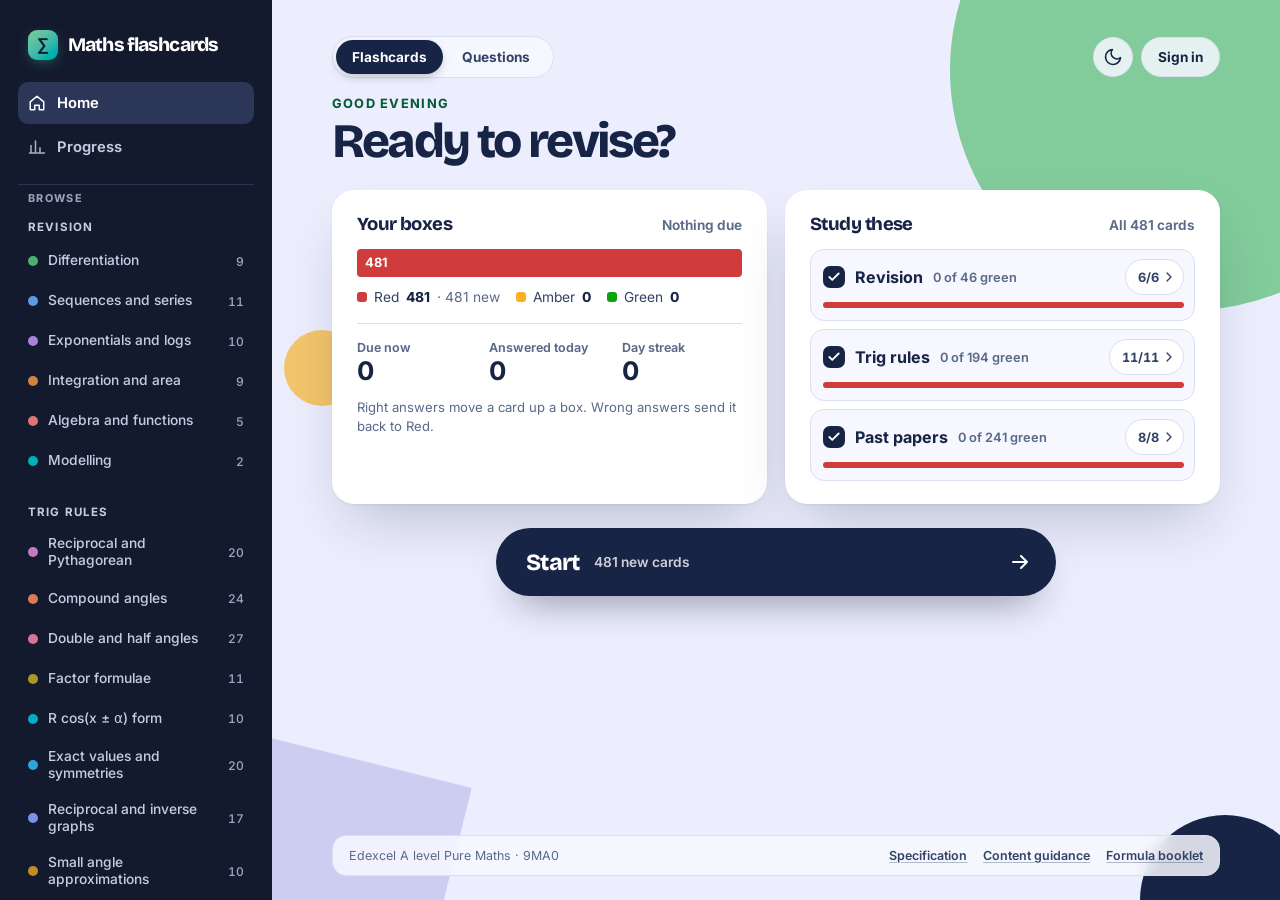
==== commit 5ee240b9: "Merge main: equations no longer scroll inside cards Co-Authored-By: Claude Opus 5.5 <noreply@anthrop" ====
--- a/index.html
+++ b/index.html
@@ -14,10 +14,10 @@
     } catch {}
   </script>
   <link rel="stylesheet" href="./assets/katex/katex.min.css">
-  <link rel="stylesheet" href="./styles.css?v=18">
+  <link rel="stylesheet" href="./styles.css?v=19">
   <script defer src="./assets/katex/katex.min.js"></script>
   <script defer src="./assets/supabase/supabase-2.119.1.js"></script>
-  <script type="module" src="./app.js?v=18"></script>
+  <script type="module" src="./app.js?v=19"></script>
 </head>
 <body>
   <header class="mobile-header">
--- a/styles.css
+++ b/styles.css
@@ -763,7 +763,8 @@
 .answer-line:nth-child(3) { animation-delay: 80ms; }
 .answer-line:nth-child(4) { animation-delay: 120ms; }
 .answer-line:nth-child(n + 5) { animation-delay: 160ms; }
-.formula { min-width: 0; overflow-x: auto; padding: 0.16em 0.05em; scrollbar-width: thin; }
+/* fitFormulas sizes wide equations. Keep the line open so tall fractions can render in full. */
+.formula { min-width: 0; padding: 0.16em 0.05em; }
 .formula .katex-display { margin: 0; }
 .formula .katex-display > .katex { text-align: left; }
 .answer-line.formula { max-width: 100%; font-size: calc(clamp(1.12rem, 2.5vw, 1.85rem) * var(--fit, 1)); }
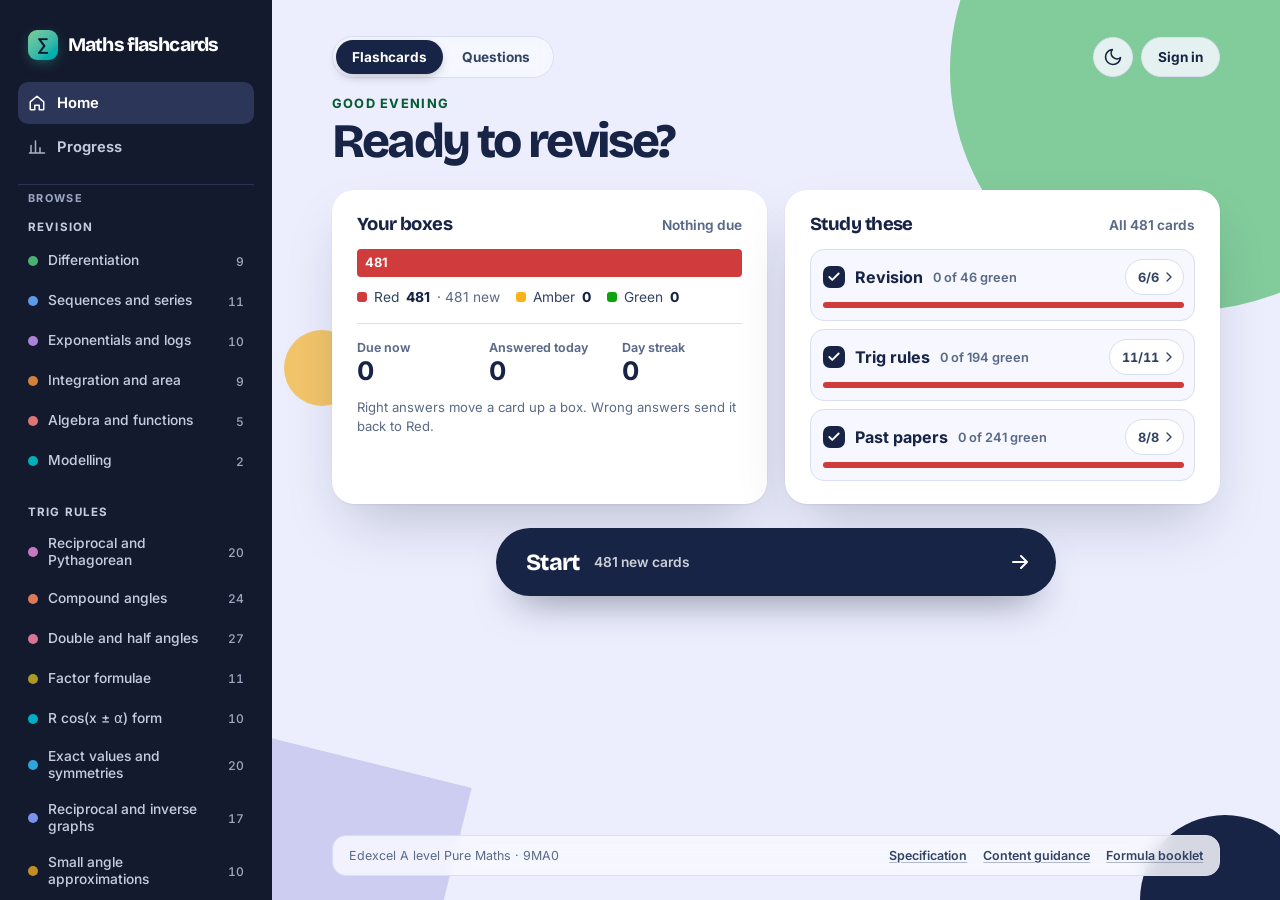
==== commit fe266650: "Integrate detailed marking with the latest question layout" ====
--- a/index.html
+++ b/index.html
@@ -14,10 +14,10 @@
     } catch {}
   </script>
   <link rel="stylesheet" href="./assets/katex/katex.min.css">
-  <link rel="stylesheet" href="./styles.css?v=19">
+  <link rel="stylesheet" href="./styles.css?v=21">
   <script defer src="./assets/katex/katex.min.js"></script>
   <script defer src="./assets/supabase/supabase-2.119.1.js"></script>
-  <script type="module" src="./app.js?v=19"></script>
+  <script type="module" src="./app.js?v=21"></script>
 </head>
 <body>
   <header class="mobile-header">
--- a/styles.css
+++ b/styles.css
@@ -1415,7 +1415,21 @@
 .result-part.wrong .result-dot { background: var(--box-red); }
 .result-verdict { color: var(--muted); font-weight: 650; }
 .result-marks { margin-left: auto; font-variant-numeric: tabular-nums; }
-.result-part-text { font-size: calc(0.95rem * var(--fit, 1)); line-height: 1.45; }
+.result-part-text { font-size: calc(0.95rem * var(--fit, 1)); line-height: 1.45; overflow-wrap: anywhere; }
+.result-excerpt {
+  display: grid;
+  gap: 2px;
+  margin: 3px 0;
+  padding: 6px 8px;
+  border-radius: 8px;
+  background: var(--surface-3);
+  font-size: calc(0.93rem * var(--fit, 1));
+  line-height: 1.4;
+  overflow-wrap: anywhere;
+}
+.result-excerpt-label { color: var(--muted); font-size: 0.86em; font-weight: 660; }
+.result-excerpt q { white-space: pre-wrap; }
+.result-correction .result-part-head { color: var(--accent-ink); }
 .result-heading { margin: calc(6px * var(--fit, 1)) 0 0; color: var(--accent-ink); font-size: 0.72rem; font-weight: 780; letter-spacing: 0.1em; text-transform: uppercase; }
 .result-panel .answer-line { max-width: 100%; font-size: calc(1rem * var(--fit, 1)); }
 .result-panel .answer-line.formula { font-size: calc(1.06rem * var(--fit, 1)); }
@@ -2286,6 +2300,24 @@
   .speak-button.compact { flex: none; width: 54px; padding: 0; }
   .speak-button.compact .speak-label { position: absolute; width: 1px; height: 1px; overflow: hidden; clip-path: inset(50%); white-space: nowrap; }
   .answer-hint { font-size: 0.76rem; }
+  .question-card[data-face="answer"] { touch-action: auto; }
+
+  /* While the keyboard is open, the page shrinks to what's above it (see refit in app.js). */
+  body[data-answer-keyboard] {
+    display: flex;
+    flex-direction: column;
+    height: var(--answer-viewport-height);
+    min-height: 0;
+    overflow: hidden;
+  }
+  body[data-answer-keyboard] :is(.app, .study, .study-layout, .deck-view, #practice) {
+    display: flex;
+    flex: 1;
+    flex-direction: column;
+    min-height: 0;
+  }
+  body[data-answer-keyboard] :is(.study-topline, .card-navigation, .answer-hint, .answer-secondary) { display: none; }
+  body[data-answer-keyboard] .question-card { min-height: 0; margin-top: 0; overflow-y: auto; }
 
   .account-dialog {
     width: 100%;
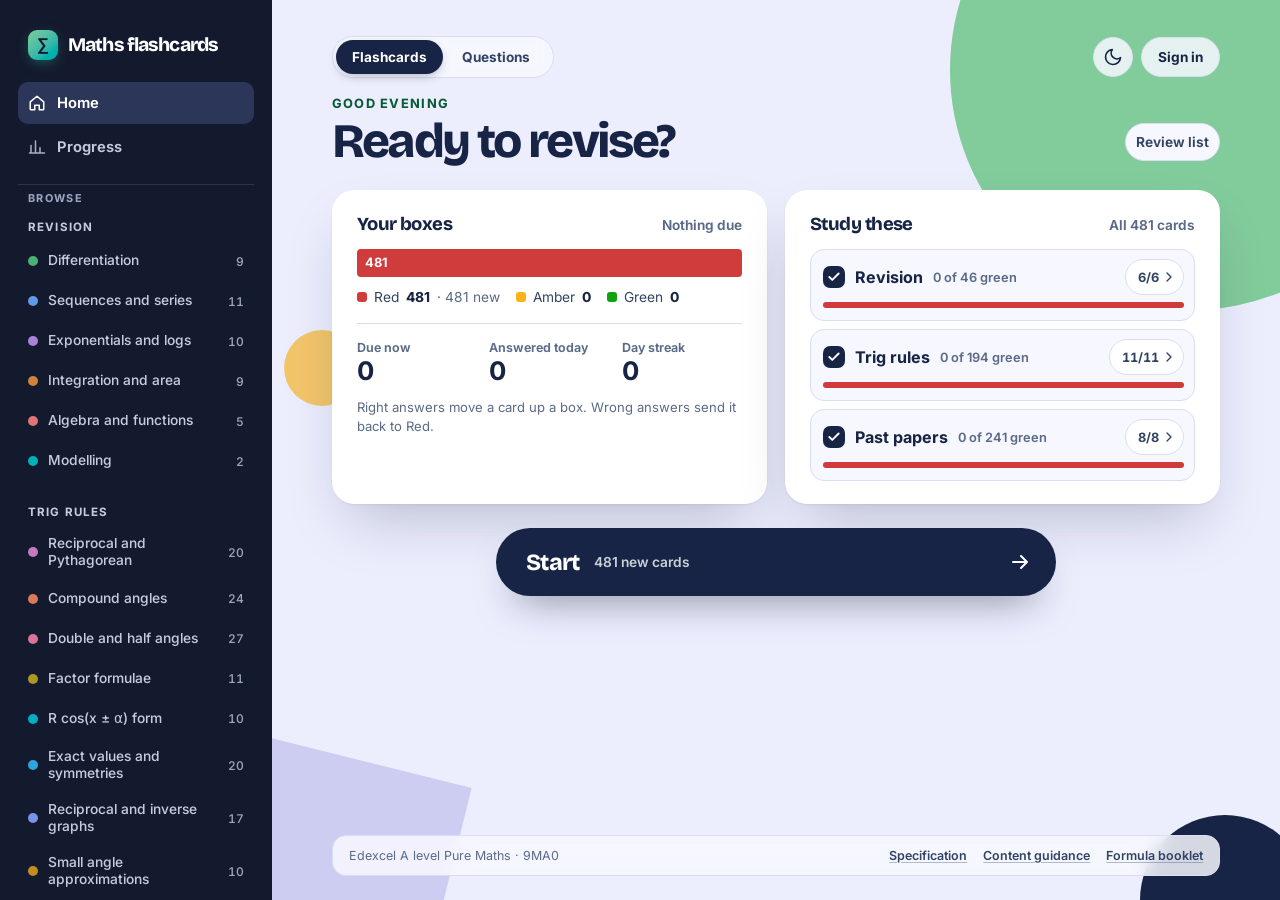
==== commit a7365d81: "Add a personal review list for difficult questions" ====
--- a/index.html
+++ b/index.html
@@ -14,10 +14,10 @@
     } catch {}
   </script>
   <link rel="stylesheet" href="./assets/katex/katex.min.css">
-  <link rel="stylesheet" href="./styles.css?v=21">
+  <link rel="stylesheet" href="./styles.css?v=22">
   <script defer src="./assets/katex/katex.min.js"></script>
   <script defer src="./assets/supabase/supabase-2.119.1.js"></script>
-  <script type="module" src="./app.js?v=21"></script>
+  <script type="module" src="./app.js?v=22"></script>
 </head>
 <body>
   <header class="mobile-header">
@@ -103,9 +103,10 @@
         </div>
 
         <section class="home-view" id="home-view" aria-labelledby="home-title" hidden>
-          <header class="page-header">
+          <header class="page-header home-header">
             <p class="position" id="home-greeting">Revision</p>
             <h1 id="home-title">Ready to revise?</h1>
+            <button class="quiet-button" id="open-reviews" type="button" aria-haspopup="dialog" aria-controls="reviews-dialog">Review list</button>
           </header>
 
           <div class="home-grid">
@@ -229,6 +230,7 @@
                   <button class="quiet-button" id="reveal-question" type="button">Show answer</button>
                 </div>
               </div>
+              <button class="quiet-button question-report" id="report-question" type="button">Too hard</button>
             </div>
 
             <div class="card-navigation" role="group" aria-label="Practice navigation">
@@ -266,6 +268,30 @@
 
   <div class="toast" id="toast" role="status" aria-live="polite"></div>
 
+  <dialog class="account-dialog reviews-dialog" id="reviews-dialog" aria-labelledby="reviews-title">
+    <header class="dialog-header">
+      <h2 id="reviews-title">Question review list</h2>
+      <button class="icon-button" id="close-reviews" type="button" aria-label="Close review list">
+        <svg viewBox="0 0 24 24" aria-hidden="true"><path d="M18 6 6 18M6 6l12 12"/></svg>
+      </button>
+    </header>
+    <p class="review-help" id="review-status" role="status"></p>
+    <section id="review-item" hidden>
+      <h3 id="review-source"></h3>
+      <p id="review-preview" class="review-preview"></p>
+      <div class="review-actions">
+        <button class="pill pill-primary" id="copy-review" type="button">Copy for Codex</button>
+        <button class="quiet-button" id="restore-question" type="button">Restore question</button>
+      </div>
+      <div class="pager" id="review-pager" aria-label="Browse reported questions">
+        <button id="review-previous" class="pager-prev" type="button" aria-label="Previous report">‹</button>
+        <span id="review-page" class="pager-label"></span>
+        <button id="review-next" class="pager-next" type="button" aria-label="Next report">Next</button>
+      </div>
+      <textarea id="review-prompt" readonly aria-label="Review request for Codex" hidden></textarea>
+    </section>
+  </dialog>
+
   <dialog class="topics-dialog" id="topics-dialog" aria-labelledby="topics-title">
     <header class="drawer-header">
       <p class="brand" id="topics-title"><span class="brand-mark" aria-hidden="true">∑</span>Maths flashcards</p>
--- a/styles.css
+++ b/styles.css
@@ -1578,6 +1578,25 @@
 
 .home-view, .progress-view { display: flex; flex-direction: column; }
 .page-header { display: grid; gap: 6px; margin-top: 18px; animation: rise 0.6s var(--ease-out) both; }
+.home-header { grid-template-columns: minmax(0, 1fr) auto; align-items: center; }
+.home-header .position { grid-column: 1 / -1; }
+#open-reviews { justify-self: end; min-height: 38px; padding-inline: 10px; white-space: nowrap; }
+.question-report { align-self: flex-end; min-height: 32px; padding: 4px 12px; font-size: 0.82rem; }
+body[data-answer-keyboard] .question-report { display: none; }
+.review-help { margin: 10px 0; color: var(--muted); font-size: 0.9rem; line-height: 1.4; }
+.review-preview {
+  margin: 10px 0;
+  padding: 12px;
+  border-radius: 12px;
+  background: var(--surface-2);
+  line-height: 1.5;
+  overflow-wrap: anywhere;
+}
+.review-preview .katex { white-space: normal; }
+.review-actions { display: flex; flex-wrap: wrap; gap: 8px; margin-top: 12px; }
+.review-actions button { min-height: 42px; }
+#review-pager { margin-top: 12px; }
+#review-prompt { width: 100%; margin-top: 12px; min-height: 5rem; color: var(--ink); background: var(--surface-2); font: inherit; }
 .page-header h1 {
   font: 790 clamp(2rem, 4vw, 3rem)/1.02 var(--heading);
   letter-spacing: -0.055em;
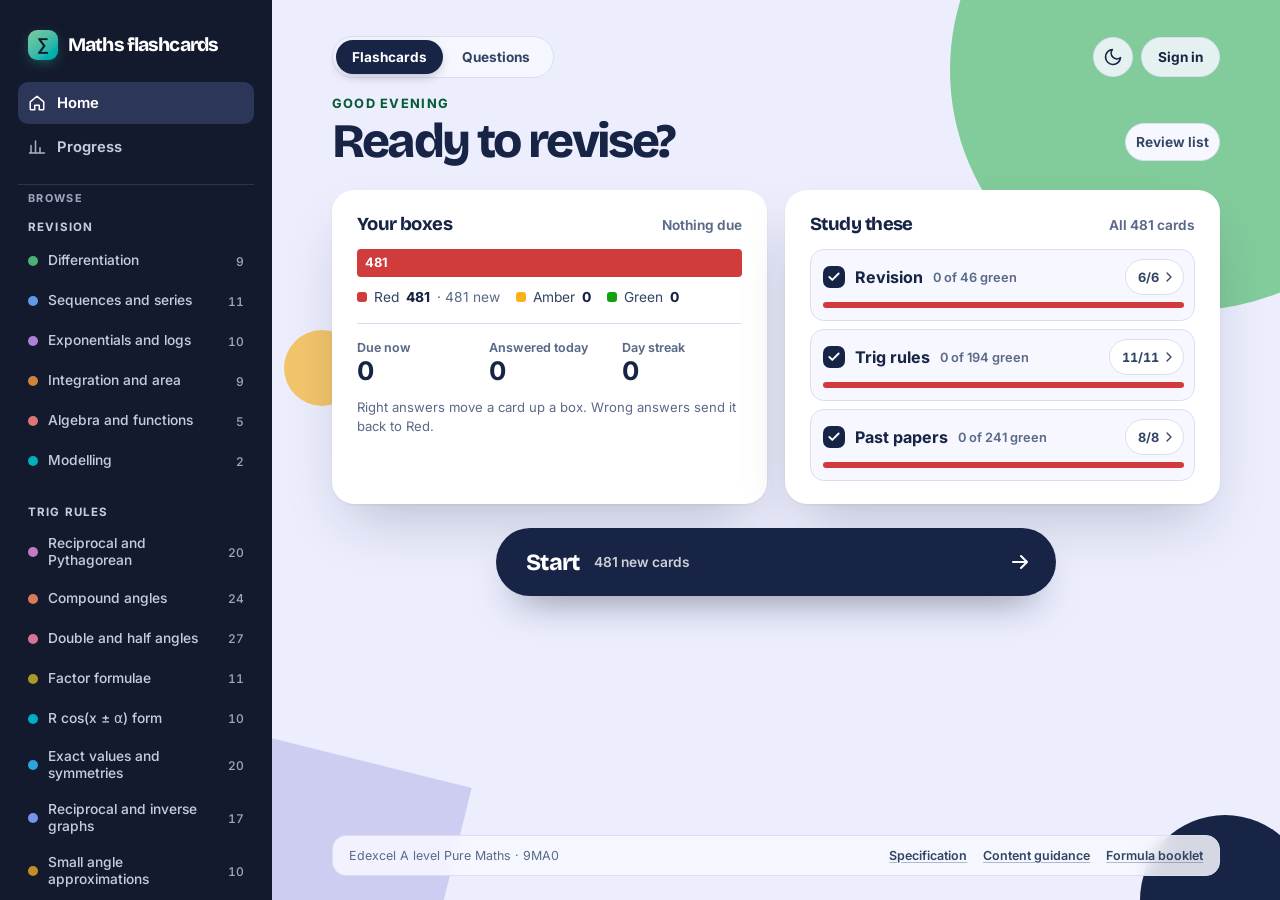
==== commit 67b3d026: "Share difficult-card reports across practice modes" ====
--- a/index.html
+++ b/index.html
@@ -14,10 +14,10 @@
     } catch {}
   </script>
   <link rel="stylesheet" href="./assets/katex/katex.min.css">
-  <link rel="stylesheet" href="./styles.css?v=22">
+  <link rel="stylesheet" href="./styles.css?v=23">
   <script defer src="./assets/katex/katex.min.js"></script>
   <script defer src="./assets/supabase/supabase-2.119.1.js"></script>
-  <script type="module" src="./app.js?v=22"></script>
+  <script type="module" src="./app.js?v=23"></script>
 </head>
 <body>
   <header class="mobile-header">
@@ -244,6 +244,7 @@
               <button class="nav-button" id="shuffle" type="button" aria-label="Shuffle cards" title="Shuffle">
                 <svg viewBox="0 0 24 24" aria-hidden="true"><path d="M16 3h5v5M4 20 21 3M21 16v5h-5M15 15l6 6M4 4l5 5"/></svg>
               </button>
+              <button class="nav-button" id="report-flashcard" type="button">Too hard</button>
               <button class="nav-button nav-next" id="next" type="button">
                 <span id="next-label">Next</span>
                 <svg viewBox="0 0 24 24" aria-hidden="true"><path d="m9 18 6-6-6-6"/></svg>
@@ -270,7 +271,7 @@
 
   <dialog class="account-dialog reviews-dialog" id="reviews-dialog" aria-labelledby="reviews-title">
     <header class="dialog-header">
-      <h2 id="reviews-title">Question review list</h2>
+      <h2 id="reviews-title">Review list</h2>
       <button class="icon-button" id="close-reviews" type="button" aria-label="Close review list">
         <svg viewBox="0 0 24 24" aria-hidden="true"><path d="M18 6 6 18M6 6l12 12"/></svg>
       </button>
@@ -283,7 +284,7 @@
         <button class="pill pill-primary" id="copy-review" type="button">Copy for Codex</button>
         <button class="quiet-button" id="restore-question" type="button">Restore question</button>
       </div>
-      <div class="pager" id="review-pager" aria-label="Browse reported questions">
+      <div class="pager" id="review-pager" aria-label="Browse reported cards">
         <button id="review-previous" class="pager-prev" type="button" aria-label="Previous report">‹</button>
         <span id="review-page" class="pager-label"></span>
         <button id="review-next" class="pager-next" type="button" aria-label="Next report">Next</button>
--- a/styles.css
+++ b/styles.css
@@ -861,6 +861,8 @@
   max-width: 752px;
   margin: 14px auto 0;
 }
+#practice:not(.question-mode) .card-navigation { grid-template-columns: auto minmax(0, 1fr) repeat(3, auto); }
+#report-flashcard { white-space: nowrap; }
 .nav-button {
   display: inline-flex;
   align-items: center;
@@ -1561,6 +1563,7 @@
 
 .notice-actions { display: flex; flex-wrap: wrap; justify-content: center; gap: 10px; }
 #practice.in-session .card-navigation { grid-template-columns: minmax(0, 1fr) auto; }
+#practice.in-session:not(.question-mode) .card-navigation { grid-template-columns: minmax(0, 1fr) auto auto; }
 #practice.in-session .deck-progress { padding-left: 2px; }
 
 .home-figures {
